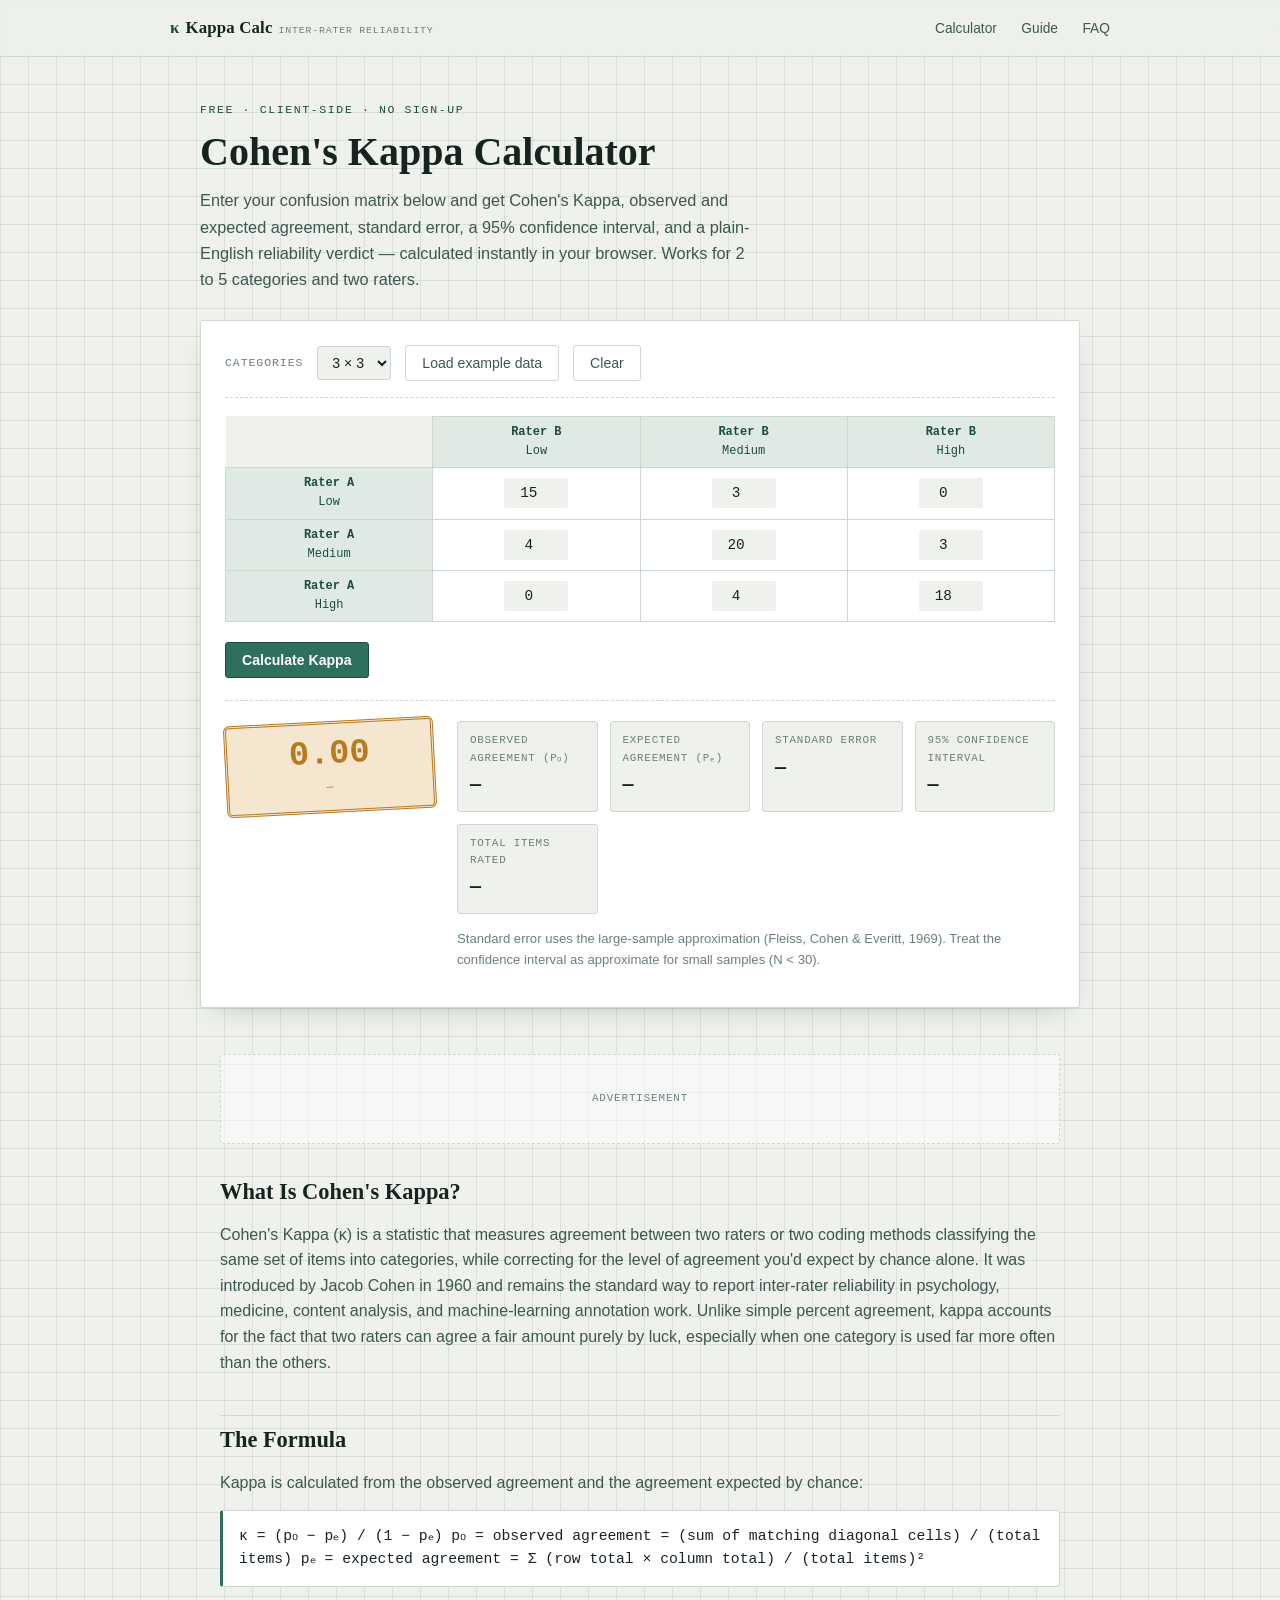
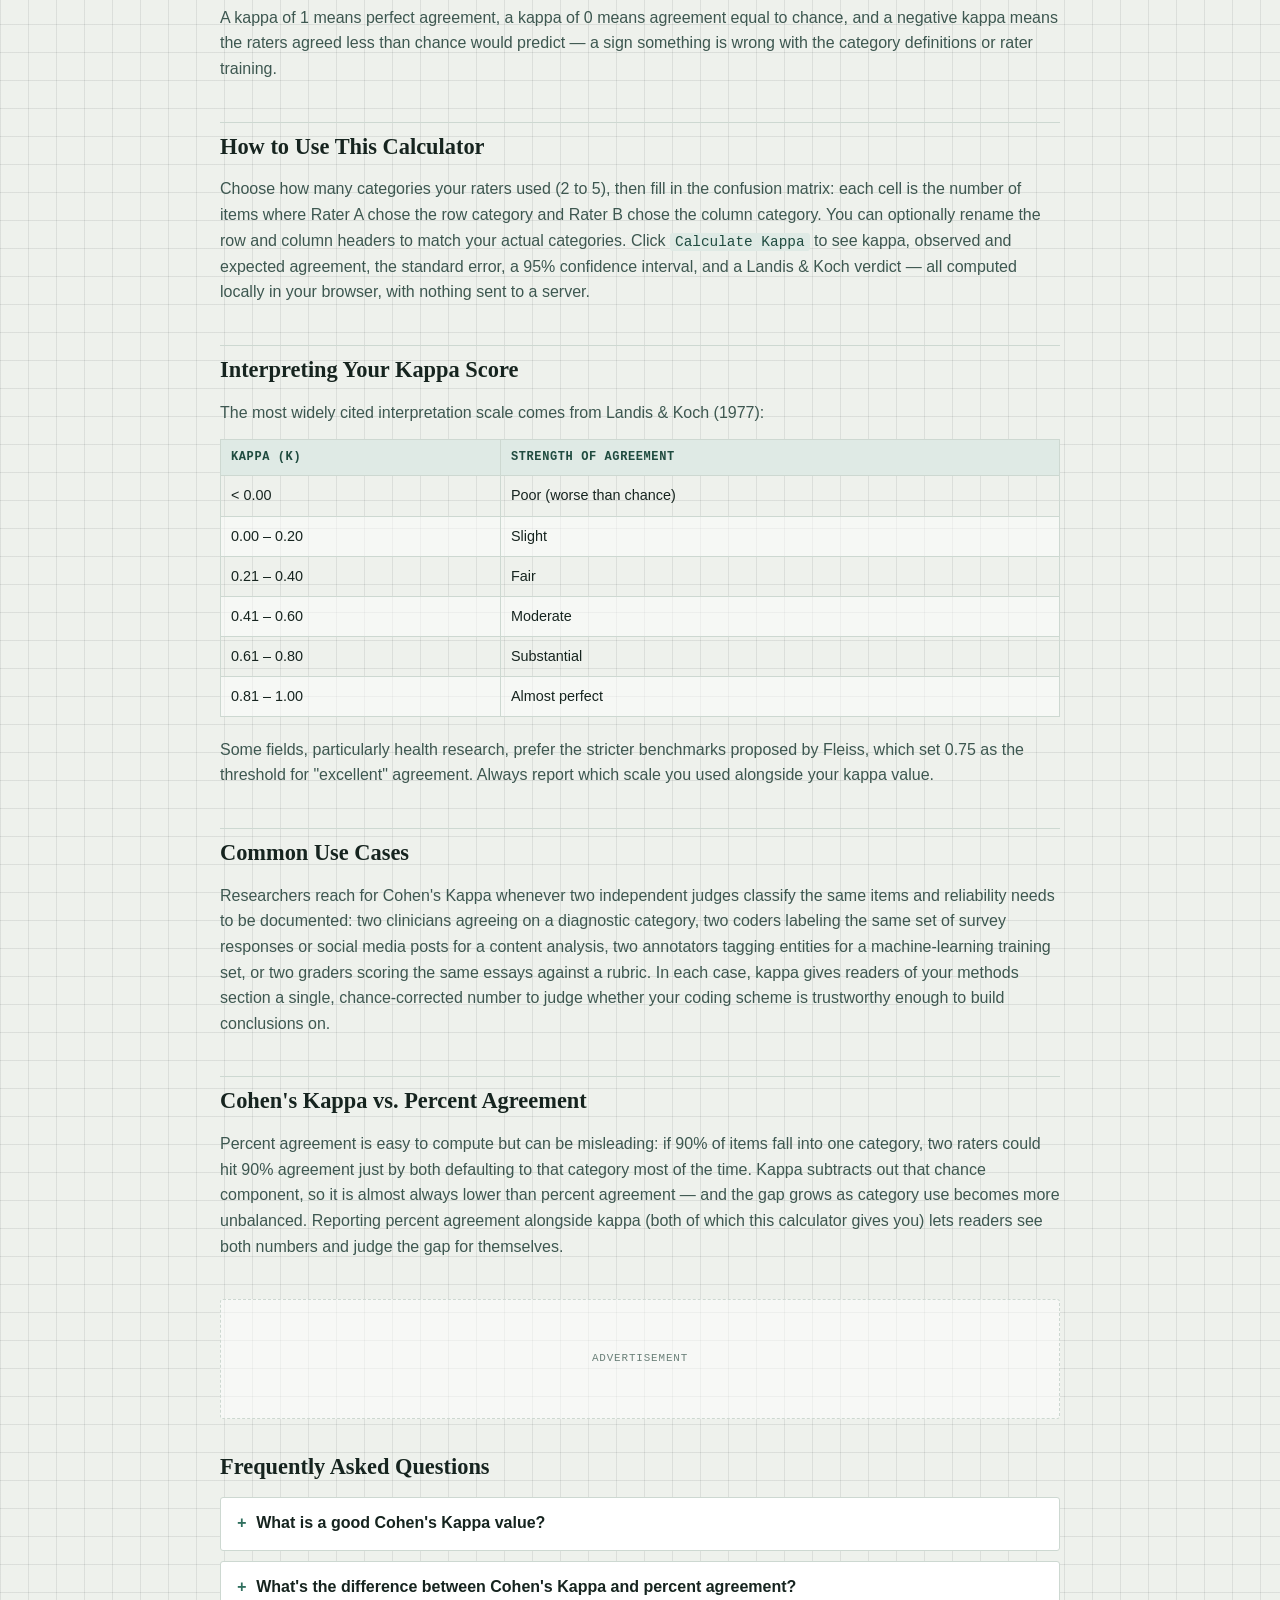
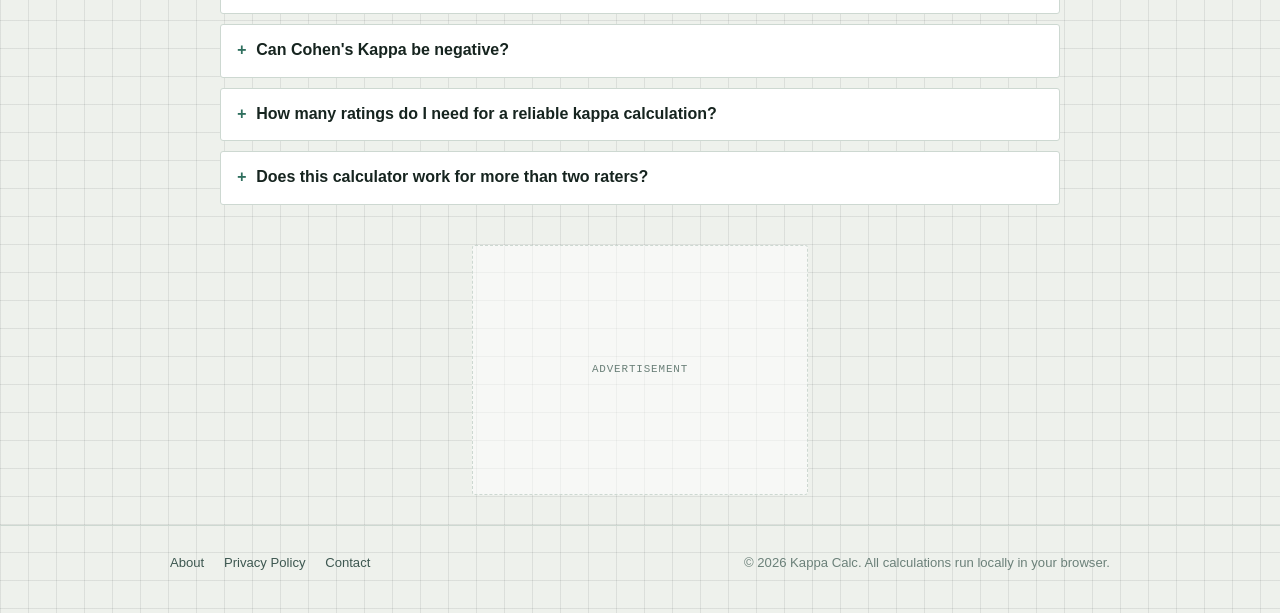
==== index.html @ 545c9989 "Add files via upload" ====
<!DOCTYPE html>
<html lang="en">
<head>
<meta charset="UTF-8" />
<meta name="viewport" content="width=device-width, initial-scale=1" />
<title>Cohen's Kappa Calculator — Free Inter-Rater Reliability Tool (2–5 Raters, Any Categories)</title>
<meta name="description" content="Calculate Cohen's Kappa instantly from your confusion matrix. Free inter-rater reliability calculator with observed/expected agreement, standard error, 95% CI, and Landis & Koch interpretation — no signup, runs entirely in your browser." />
<meta name="keywords" content="cohen's kappa calculator, inter-rater reliability calculator, kappa statistic calculator, interrater agreement calculator, observed agreement calculator, kappa coefficient online" />
<link rel="canonical" href="https://kappacalc.app/" />
<meta name="robots" content="index, follow" />

<!-- Open Graph / Social -->
<meta property="og:type" content="website" />
<meta property="og:title" content="Cohen's Kappa Calculator — Free Inter-Rater Reliability Tool" />
<meta property="og:description" content="Paste in your confusion matrix and get Cohen's Kappa, standard error, 95% confidence interval, and a plain-English reliability verdict — instantly, in your browser." />
<meta property="og:url" content="https://kappacalc.app/" />
<meta property="og:site_name" content="Kappa Calc" />
<meta name="twitter:card" content="summary" />
<meta name="twitter:title" content="Cohen's Kappa Calculator — Free Inter-Rater Reliability Tool" />
<meta name="twitter:description" content="Free, instant Cohen's Kappa calculator with confidence intervals and Landis & Koch interpretation. No signup, no server round-trip." />

<link rel="icon" href="data:image/svg+xml,%3Csvg xmlns='http://www.w3.org/2000/svg' viewBox='0 0 100 100'%3E%3Crect width='100' height='100' rx='16' fill='%232f6f5e'/%3E%3Ctext x='50' y='68' font-size='58' font-family='Georgia,serif' fill='%23eef1ec' text-anchor='middle'%3Eκ%3C/text%3E%3C/svg%3E" />
<link rel="stylesheet" href="styles.css" />

<!-- JSON-LD: WebApplication -->
<script type="application/ld+json">
{
  "@context": "https://schema.org",
  "@type": "WebApplication",
  "name": "Cohen's Kappa Calculator",
  "url": "https://kappacalc.app/",
  "applicationCategory": "UtilitiesApplication",
  "operatingSystem": "Any (browser-based)",
  "offers": { "@type": "Offer", "price": "0", "priceCurrency": "USD" },
  "description": "A free browser-based calculator for Cohen's Kappa inter-rater reliability, supporting 2 to 5 categories, with standard error, 95% confidence interval, and Landis & Koch interpretation."
}
</script>
<!-- JSON-LD: FAQPage -->
<script type="application/ld+json">
{
  "@context": "https://schema.org",
  "@type": "FAQPage",
  "mainEntity": [
    {
      "@type": "Question",
      "name": "What is a good Cohen's Kappa value?",
      "acceptedAnswer": {
        "@type": "Answer",
        "text": "Under the commonly cited Landis & Koch (1977) benchmarks, values from 0.61 to 0.80 indicate substantial agreement and 0.81 to 1.00 indicate almost perfect agreement. Many journals in health and social science research treat 0.60 or higher as an acceptable threshold for publication, but the right cutoff depends on your field and the stakes of the classification task."
      }
    },
    {
      "@type": "Question",
      "name": "What is the difference between Cohen's Kappa and percent agreement?",
      "acceptedAnswer": {
        "@type": "Answer",
        "text": "Percent agreement (observed agreement) simply counts how often two raters agree, ignoring the possibility that some of that agreement happened by chance. Cohen's Kappa corrects for chance agreement based on how often each category is used, which is why kappa is almost always lower than raw percent agreement, sometimes substantially so."
      }
    },
    {
      "@type": "Question",
      "name": "Can Cohen's Kappa be negative?",
      "acceptedAnswer": {
        "@type": "Answer",
        "text": "Yes. A kappa near zero means agreement is no better than chance, and a negative kappa means agreement is worse than chance, which can happen with small samples, unbalanced category use, or raters who are systematically working from different definitions."
      }
    },
    {
      "@type": "Question",
      "name": "How many ratings do I need for a reliable kappa calculation?",
      "acceptedAnswer": {
        "@type": "Answer",
        "text": "There is no universal minimum, but kappa is unstable with very small samples or when one category dominates the data. Many methodologists suggest at least 30 to 50 paired ratings per category before treating a kappa estimate as stable, and reporting a confidence interval alongside kappa becomes especially important with smaller samples."
      }
    },
    {
      "@type": "Question",
      "name": "Does this calculator work for more than two raters?",
      "acceptedAnswer": {
        "@type": "Answer",
        "text": "This tool computes Cohen's Kappa, which is defined for exactly two raters. If you have three or more raters, you need Fleiss' Kappa instead, which generalizes the chance-correction to any number of coders."
      }
    }
  ]
}
</script>
</head>
<body>

<header class="site-nav">
  <div class="wrap">
    <a href="/" class="wordmark"><span class="kap">κ</span> Kappa Calc <small>INTER-RATER RELIABILITY</small></a>
    <nav>
      <a href="#calculator">Calculator</a>
      <a href="#guide">Guide</a>
      <a href="#faq">FAQ</a>
    </nav>
  </div>
</header>

<main>
  <section class="hero wrap" id="calculator">
    <p class="eyebrow">Free &middot; Client-side &middot; No sign-up</p>
    <h1>Cohen's Kappa Calculator</h1>
    <p class="lede">
      Enter your confusion matrix below and get Cohen's Kappa, observed and expected agreement,
      standard error, a 95% confidence interval, and a plain-English reliability verdict —
      calculated instantly in your browser. Works for 2 to 5 categories and two raters.
    </p>

    <div class="calc-card">
      <div class="calc-toolbar">
        <span class="field-label">Categories</span>
        <select id="matrixSize" class="select" aria-label="Number of categories">
          <option value="2">2 × 2</option>
          <option value="3" selected>3 × 3</option>
          <option value="4">4 × 4</option>
          <option value="5">5 × 5</option>
        </select>
        <button type="button" id="loadExample" class="btn ghost">Load example data</button>
        <button type="button" id="resetMatrix" class="btn ghost">Clear</button>
      </div>

      <div class="matrix-scroll">
        <table class="matrix" id="matrixTable">
          <caption>Rows = Rater A's categories. Columns = Rater B's categories. Cell values are the count of items both raters placed in that combination.</caption>
        </table>
      </div>

      <div class="calc-actions">
        <button type="button" id="computeBtn" class="btn">Calculate Kappa</button>
      </div>

      <div class="results" id="results" hidden>
        <div class="stamp" id="stamp">
          <div class="stamp-kappa" id="stampKappa">0.00</div>
          <div class="stamp-label" id="stampLabel">—</div>
        </div>
        <div>
          <div class="stat-grid">
            <div class="stat">
              <div class="stat-label">Observed agreement (p₀)</div>
              <div class="stat-value" id="statPo">—</div>
            </div>
            <div class="stat">
              <div class="stat-label">Expected agreement (pₑ)</div>
              <div class="stat-value" id="statPe">—</div>
            </div>
            <div class="stat">
              <div class="stat-label">Standard error</div>
              <div class="stat-value" id="statSe">—</div>
            </div>
            <div class="stat">
              <div class="stat-label">95% confidence interval</div>
              <div class="stat-value" id="statCi">—</div>
            </div>
            <div class="stat">
              <div class="stat-label">Total items rated</div>
              <div class="stat-value" id="statN">—</div>
            </div>
          </div>
          <p class="calc-note">Standard error uses the large-sample approximation (Fleiss, Cohen & Everitt, 1969). Treat the confidence interval as approximate for small samples (N &lt; 30).</p>
        </div>
      </div>
    </div>
  </section>

  <div class="ad-slot ad-leaderboard" aria-hidden="false">
    <div class="ad-inner">
      <!-- AdSense ad unit goes here, e.g.:
      <ins class="adsbygoogle" style="display:block" data-ad-client="ca-pub-XXXXXXXXXXXXXXXX"
           data-ad-slot="XXXXXXXXXX" data-ad-format="auto" data-full-width-responsive="true"></ins>
      <script>(adsbygoogle = window.adsbygoogle || []).push({});</script>
      -->
      Advertisement
    </div>
  </div>

  <article class="content" id="guide">
    <h2>What Is Cohen's Kappa?</h2>
    <p>
      Cohen's Kappa (κ) is a statistic that measures agreement between two raters or two coding
      methods classifying the same set of items into categories, while correcting for the level
      of agreement you'd expect by chance alone. It was introduced by Jacob Cohen in 1960 and
      remains the standard way to report inter-rater reliability in psychology, medicine,
      content analysis, and machine-learning annotation work. Unlike simple percent agreement,
      kappa accounts for the fact that two raters can agree a fair amount purely by luck,
      especially when one category is used far more often than the others.
    </p>

    <h2>The Formula</h2>
    <p>Kappa is calculated from the observed agreement and the agreement expected by chance:</p>
    <div class="formula">
κ = (p₀ − pₑ) / (1 − pₑ)

p₀ = observed agreement = (sum of matching diagonal cells) / (total items)
pₑ = expected agreement = Σ (row total × column total) / (total items)²
    </div>
    <p>
      A kappa of 1 means perfect agreement, a kappa of 0 means agreement equal to chance, and a
      negative kappa means the raters agreed less than chance would predict — a sign something
      is wrong with the category definitions or rater training.
    </p>

    <h2>How to Use This Calculator</h2>
    <p>
      Choose how many categories your raters used (2 to 5), then fill in the confusion matrix:
      each cell is the number of items where Rater A chose the row category and Rater B chose the
      column category. You can optionally rename the row and column headers to match your actual
      categories. Click <code>Calculate Kappa</code> to see kappa, observed and expected
      agreement, the standard error, a 95% confidence interval, and a Landis &amp; Koch verdict —
      all computed locally in your browser, with nothing sent to a server.
    </p>

    <h2>Interpreting Your Kappa Score</h2>
    <p>The most widely cited interpretation scale comes from Landis &amp; Koch (1977):</p>
    <table class="ref">
      <thead>
        <tr><th>Kappa (κ)</th><th>Strength of agreement</th></tr>
      </thead>
      <tbody>
        <tr><td>&lt; 0.00</td><td>Poor (worse than chance)</td></tr>
        <tr><td>0.00 – 0.20</td><td>Slight</td></tr>
        <tr><td>0.21 – 0.40</td><td>Fair</td></tr>
        <tr><td>0.41 – 0.60</td><td>Moderate</td></tr>
        <tr><td>0.61 – 0.80</td><td>Substantial</td></tr>
        <tr><td>0.81 – 1.00</td><td>Almost perfect</td></tr>
      </tbody>
    </table>
    <p>
      Some fields, particularly health research, prefer the stricter benchmarks proposed by
      Fleiss, which set 0.75 as the threshold for "excellent" agreement. Always report which
      scale you used alongside your kappa value.
    </p>

    <h2>Common Use Cases</h2>
    <p>
      Researchers reach for Cohen's Kappa whenever two independent judges classify the same
      items and reliability needs to be documented: two clinicians agreeing on a diagnostic
      category, two coders labeling the same set of survey responses or social media posts for a
      content analysis, two annotators tagging entities for a machine-learning training set, or
      two graders scoring the same essays against a rubric. In each case, kappa gives readers of
      your methods section a single, chance-corrected number to judge whether your coding scheme
      is trustworthy enough to build conclusions on.
    </p>

    <h2>Cohen's Kappa vs. Percent Agreement</h2>
    <p>
      Percent agreement is easy to compute but can be misleading: if 90% of items fall into one
      category, two raters could hit 90% agreement just by both defaulting to that category most
      of the time. Kappa subtracts out that chance component, so it is almost always lower than
      percent agreement — and the gap grows as category use becomes more unbalanced. Reporting
      percent agreement alongside kappa (both of which this calculator gives you) lets readers
      see both numbers and judge the gap for themselves.
    </p>
  </article>

  <div class="ad-slot ad-infeed" aria-hidden="false">
    <div class="ad-inner">Advertisement</div>
  </div>

  <article class="content" id="faq">
    <h2>Frequently Asked Questions</h2>

    <details class="faq">
      <summary>What is a good Cohen's Kappa value?</summary>
      <p>Under the Landis &amp; Koch benchmarks, 0.61–0.80 is substantial agreement and 0.81–1.00
      is almost perfect. Many journals treat 0.60 as a practical minimum for publication, but the
      right threshold depends on your field and how much is riding on the classification.</p>
    </details>

    <details class="faq">
      <summary>What's the difference between Cohen's Kappa and percent agreement?</summary>
      <p>Percent agreement just counts matches. Kappa subtracts out the agreement you'd expect by
      chance given how often each category is used, so it's a stricter, more honest number —
      and it's almost always lower than raw percent agreement.</p>
    </details>

    <details class="faq">
      <summary>Can Cohen's Kappa be negative?</summary>
      <p>Yes. A kappa near zero means the raters did no better than chance, and a negative kappa
      means they did worse than chance — often a sign of unclear category definitions or
      inconsistent rater training.</p>
    </details>

    <details class="faq">
      <summary>How many ratings do I need for a reliable kappa calculation?</summary>
      <p>There's no strict cutoff, but kappa gets unstable with very small samples or heavily
      skewed category use. As a rule of thumb, aim for at least 30–50 paired ratings before
      treating your estimate as stable, and always report the confidence interval.</p>
    </details>

    <details class="faq">
      <summary>Does this calculator work for more than two raters?</summary>
      <p>No — Cohen's Kappa is defined for exactly two raters. For three or more raters, you need
      Fleiss' Kappa, which generalizes the same chance-correction idea to any number of coders.</p>
    </details>
  </article>

  <div class="ad-slot ad-rectangle" aria-hidden="false">
    <div class="ad-inner">Advertisement</div>
  </div>
</main>

<footer class="site-footer">
  <div class="wrap">
    <div>
      <a href="/about.html">About</a>
      <a href="/privacy.html">Privacy Policy</a>
      <a href="/contact.html">Contact</a>
    </div>
    <div>&copy; <span id="year"></span> Kappa Calc. All calculations run locally in your browser.</div>
  </div>
</footer>

<script>
(function () {
  document.getElementById('year').textContent = new Date().getFullYear();

  var sizeSelect = document.getElementById('matrixSize');
  var table = document.getElementById('matrixTable');
  var resultsBox = document.getElementById('results');

  var EXAMPLES = {
    2: { labels: ['Present', 'Absent'], data: [[25, 5], [4, 30]] },
    3: { labels: ['Low', 'Medium', 'High'], data: [[15, 3, 0], [4, 20, 3], [0, 4, 18]] },
    4: { labels: ['A', 'B', 'C', 'D'], data: [[10,1,0,0],[2,12,2,0],[0,3,14,1],[0,0,2,11]] },
    5: { labels: ['1','2','3','4','5'], data: [[8,1,0,0,0],[1,9,1,0,0],[0,2,10,1,0],[0,0,1,9,1],[0,0,0,1,8]] }
  };

  function buildTable(n, prefill) {
    var labels = (prefill && prefill.labels) || defaultLabels(n);
    var data = (prefill && prefill.data) || zeros(n);

    var html = '<thead><tr><th class="corner"></th>';
    for (var c = 0; c < n; c++) {
      html += '<th>Rater B<br><input type="text" data-col="' + c + '" value="' + escapeAttr(labels[c]) + '" aria-label="Column category ' + (c+1) + ' name"></th>';
    }
    html += '</tr></thead><tbody>';
    for (var r = 0; r < n; r++) {
      html += '<tr><th class="row-head">Rater A<br><input type="text" data-row="' + r + '" value="' + escapeAttr(labels[r]) + '" aria-label="Row category ' + (r+1) + ' name"></th>';
      for (var c2 = 0; c2 < n; c2++) {
        html += '<td><input type="number" min="0" step="1" data-r="' + r + '" data-c="' + c2 + '" value="' + (data[r] && data[r][c2] != null ? data[r][c2] : 0) + '" aria-label="Count row ' + (r+1) + ' column ' + (c2+1) + '"></td>';
      }
      html += '</tr>';
    }
    html += '</tbody>';
    table.innerHTML = html;
    resultsBox.hidden = true;
  }

  function defaultLabels(n) {
    var out = [];
    for (var i = 0; i < n; i++) out.push('Cat ' + (i + 1));
    return out;
  }
  function zeros(n) {
    var out = [];
    for (var i = 0; i < n; i++) out.push(new Array(n).fill(0));
    return out;
  }
  function escapeAttr(s) {
    return String(s).replace(/&/g, '&amp;').replace(/"/g, '&quot;');
  }

  function readMatrix() {
    var n = parseInt(sizeSelect.value, 10);
    var m = zeros(n);
    var inputs = table.querySelectorAll('input[type="number"]');
    inputs.forEach(function (inp) {
      var r = parseInt(inp.getAttribute('data-r'), 10);
      var c = parseInt(inp.getAttribute('data-c'), 10);
      var v = parseFloat(inp.value);
      m[r][c] = isNaN(v) || v < 0 ? 0 : v;
    });
    return m;
  }

  function computeKappa(m) {
    var n = m.length;
    var total = 0;
    for (var r = 0; r < n; r++) for (var c = 0; c < n; c++) total += m[r][c];
    if (total <= 0) return null;

    var rowSums = new Array(n).fill(0);
    var colSums = new Array(n).fill(0);
    var agree = 0;
    for (r = 0; r < n; r++) {
      for (c = 0; c < n; c++) {
        rowSums[r] += m[r][c];
        colSums[c] += m[r][c];
        if (r === c) agree += m[r][c];
      }
    }

    var po = agree / total;
    var pe = 0;
    for (var i = 0; i < n; i++) pe += (rowSums[i] * colSums[i]) / (total * total);

    var kappa = pe === 1 ? 0 : (po - pe) / (1 - pe);

    // Large-sample standard error approximation (Fleiss, Cohen & Everitt, 1969)
    var se = Math.sqrt((po * (1 - po)) / (total * Math.pow(1 - pe, 2)));
    var ciLow = kappa - 1.96 * se;
    var ciHigh = kappa + 1.96 * se;

    return { n: total, po: po, pe: pe, kappa: kappa, se: se, ciLow: ciLow, ciHigh: ciHigh };
  }

  function interpret(k) {
    if (k < 0) return 'Poor';
    if (k <= 0.20) return 'Slight';
    if (k <= 0.40) return 'Fair';
    if (k <= 0.60) return 'Moderate';
    if (k <= 0.80) return 'Substantial';
    return 'Almost Perfect';
  }

  function render(stats) {
    document.getElementById('statPo').textContent = (stats.po * 100).toFixed(1) + '%';
    document.getElementById('statPe').textContent = (stats.pe * 100).toFixed(1) + '%';
    document.getElementById('statSe').textContent = isFinite(stats.se) ? stats.se.toFixed(4) : '—';
    document.getElementById('statCi').textContent = isFinite(stats.se)
      ? '[' + stats.ciLow.toFixed(3) + ', ' + stats.ciHigh.toFixed(3) + ']'
      : '—';
    document.getElementById('statN').textContent = stats.n;
    document.getElementById('stampKappa').textContent = stats.kappa.toFixed(3);
    document.getElementById('stampLabel').textContent = interpret(stats.kappa) + ' Agreement';
    resultsBox.hidden = false;
    resultsBox.scrollIntoView({ behavior: 'smooth', block: 'nearest' });
  }

  document.getElementById('computeBtn').addEventListener('click', function () {
    var m = readMatrix();
    var stats = computeKappa(m);
    if (!stats) {
      alert('Enter at least one rated item before calculating.');
      return;
    }
    render(stats);
  });

  document.getElementById('loadExample').addEventListener('click', function () {
    var n = parseInt(sizeSelect.value, 10);
    buildTable(n, EXAMPLES[n]);
  });

  document.getElementById('resetMatrix').addEventListener('click', function () {
    var n = parseInt(sizeSelect.value, 10);
    buildTable(n);
  });

  sizeSelect.addEventListener('change', function () {
    buildTable(parseInt(sizeSelect.value, 10));
  });

  // init
  buildTable(3, EXAMPLES[3]);
})();
</script>
</body>
</html>
---- styles.css ----
/* ==========================================================================
   Kappa Ledger — design tokens
   A research-notebook aesthetic: graph-paper texture, ink-green + mustard
   accents, serif headings, monospace data. Built for a statistics utility,
   not a generic SaaS landing page.
   ========================================================================== */

:root {
  --paper: #eef1ec;
  --paper-line: rgba(27, 42, 40, 0.09);
  --surface: #ffffff;
  --ink: #16241f;
  --ink-soft: #3d5750;
  --ink-faint: #6b8079;
  --accent: #2f6f5e;
  --accent-deep: #1f4b3f;
  --accent-soft: #dfeae5;
  --stamp: #b9791f;
  --stamp-soft: #f4e6cf;
  --border: #cdd8d1;
  --danger: #a8442f;

  --font-display: Iowan Old Style, Palatino Linotype, Palatino, Georgia, "Times New Roman", serif;
  --font-body: -apple-system, BlinkMacSystemFont, "Segoe UI", Roboto, Helvetica, Arial, sans-serif;
  --font-mono: "IBM Plex Mono", ui-monospace, SFMono-Regular, Menlo, Consolas, "Liberation Mono", monospace;

  --radius: 3px;
  --max-w: 880px;
}

* { box-sizing: border-box; }
html { -webkit-text-size-adjust: 100%; }

body {
  margin: 0;
  background: var(--paper);
  background-image:
    linear-gradient(var(--paper-line) 1px, transparent 1px),
    linear-gradient(90deg, var(--paper-line) 1px, transparent 1px);
  background-size: 28px 28px;
  color: var(--ink);
  font-family: var(--font-body);
  line-height: 1.6;
  -webkit-font-smoothing: antialiased;
}

a { color: var(--accent-deep); }
a:hover { color: var(--stamp); }

img, svg { max-width: 100%; display: block; }

.wrap {
  max-width: var(--max-w);
  margin: 0 auto;
  padding: 0 20px;
}

/* ---------- Nav ---------- */
.site-nav {
  border-bottom: 1px solid var(--border);
  background: rgba(238, 241, 236, 0.86);
  backdrop-filter: saturate(140%) blur(6px);
  position: sticky;
  top: 0;
  z-index: 20;
}
.site-nav .wrap {
  display: flex;
  align-items: center;
  justify-content: space-between;
  height: 56px;
  max-width: 980px;
}
.wordmark {
  font-family: var(--font-display);
  font-weight: 700;
  font-size: 1.05rem;
  letter-spacing: 0.01em;
  color: var(--ink);
  text-decoration: none;
  display: flex;
  align-items: baseline;
  gap: 6px;
}
.wordmark .kap { color: var(--accent-deep); }
.wordmark small {
  font-family: var(--font-mono);
  font-size: 0.62rem;
  font-weight: 500;
  color: var(--ink-faint);
  letter-spacing: 0.08em;
}
.site-nav nav a {
  font-size: 0.86rem;
  color: var(--ink-soft);
  text-decoration: none;
  margin-left: 20px;
}
.site-nav nav a:hover { color: var(--accent-deep); }

/* ---------- Hero / tool ---------- */
.hero {
  padding: 44px 0 8px;
}
.eyebrow {
  font-family: var(--font-mono);
  font-size: 0.72rem;
  letter-spacing: 0.14em;
  text-transform: uppercase;
  color: var(--accent-deep);
  margin: 0 0 10px;
}
h1 {
  font-family: var(--font-display);
  font-weight: 700;
  font-size: clamp(1.7rem, 4.4vw, 2.5rem);
  line-height: 1.15;
  margin: 0 0 12px;
  color: var(--ink);
}
.lede {
  font-size: 1.02rem;
  color: var(--ink-soft);
  max-width: 62ch;
  margin: 0 0 28px;
}

/* ---------- Calculator card ---------- */
.calc-card {
  background: var(--surface);
  border: 1px solid var(--border);
  border-radius: var(--radius);
  box-shadow: 0 1px 0 rgba(22, 36, 31, 0.03), 0 10px 30px -18px rgba(22, 36, 31, 0.35);
  padding: 24px;
  margin-bottom: 8px;
}
.calc-toolbar {
  display: flex;
  flex-wrap: wrap;
  align-items: center;
  gap: 14px;
  margin-bottom: 18px;
  padding-bottom: 16px;
  border-bottom: 1px dashed var(--border);
}
.calc-toolbar .field-label {
  font-family: var(--font-mono);
  font-size: 0.72rem;
  text-transform: uppercase;
  letter-spacing: 0.08em;
  color: var(--ink-faint);
}
.select, .btn {
  font-family: var(--font-body);
  font-size: 0.88rem;
}
.select {
  padding: 7px 10px;
  border: 1px solid var(--border);
  border-radius: var(--radius);
  background: var(--paper);
  color: var(--ink);
}
.btn {
  cursor: pointer;
  border: 1px solid var(--accent-deep);
  background: var(--accent);
  color: #fff;
  padding: 9px 16px;
  border-radius: var(--radius);
  font-weight: 600;
  transition: background 0.15s ease, transform 0.05s ease;
}
.btn:hover { background: var(--accent-deep); }
.btn:active { transform: translateY(1px); }
.btn.ghost {
  background: transparent;
  color: var(--ink-soft);
  border-color: var(--border);
  font-weight: 500;
}
.btn.ghost:hover { color: var(--accent-deep); border-color: var(--accent); background: var(--accent-soft); }

.matrix-scroll { overflow-x: auto; padding-bottom: 4px; }
table.matrix {
  border-collapse: collapse;
  font-family: var(--font-mono);
  font-size: 0.86rem;
  min-width: 100%;
}
table.matrix caption {
  text-align: left;
  font-family: var(--font-body);
  font-size: 0.78rem;
  color: var(--ink-faint);
  margin-bottom: 8px;
}
table.matrix th, table.matrix td {
  border: 1px solid var(--border);
  padding: 6px;
  text-align: center;
}
table.matrix thead th {
  background: var(--accent-soft);
  color: var(--accent-deep);
  font-weight: 600;
  font-size: 0.75rem;
}
table.matrix th.corner { background: var(--paper); border: none; }
table.matrix th.row-head {
  background: var(--accent-soft);
  color: var(--accent-deep);
  font-weight: 600;
  font-size: 0.75rem;
  min-width: 84px;
}
table.matrix input[type="text"] {
  width: 84px;
  border: none;
  background: transparent;
  font-family: var(--font-mono);
  font-size: 0.75rem;
  color: var(--accent-deep);
  text-align: center;
  padding: 2px;
}
table.matrix input[type="number"] {
  width: 64px;
  border: 1px solid transparent;
  background: var(--paper);
  border-radius: 2px;
  font-family: var(--font-mono);
  font-size: 0.9rem;
  text-align: center;
  padding: 6px 2px;
  color: var(--ink);
}
table.matrix input[type="number"]:focus,
table.matrix input[type="text"]:focus {
  outline: 2px solid var(--accent);
  outline-offset: 1px;
  background: #fff;
}

.calc-actions { display: flex; gap: 10px; margin-top: 16px; flex-wrap: wrap; }

/* ---------- Results ---------- */
.results {
  margin-top: 22px;
  padding-top: 20px;
  border-top: 1px dashed var(--border);
  display: grid;
  grid-template-columns: auto 1fr;
  gap: 22px;
  align-items: start;
}
@media (max-width: 620px) {
  .results { grid-template-columns: 1fr; }
}

.stamp {
  border: 3px double var(--stamp);
  color: var(--stamp);
  border-radius: 6px;
  padding: 14px 18px;
  text-align: center;
  transform: rotate(-3deg);
  width: fit-content;
  min-width: 210px;
  background: var(--stamp-soft);
  mix-blend-mode: multiply;
}
.stamp .stamp-kappa {
  font-family: var(--font-mono);
  font-size: 2.1rem;
  font-weight: 700;
  line-height: 1;
}
.stamp .stamp-label {
  font-family: var(--font-mono);
  font-size: 0.72rem;
  letter-spacing: 0.12em;
  text-transform: uppercase;
  margin-top: 6px;
}

.stat-grid {
  display: grid;
  grid-template-columns: repeat(auto-fit, minmax(140px, 1fr));
  gap: 12px;
}
.stat {
  background: var(--paper);
  border: 1px solid var(--border);
  border-radius: var(--radius);
  padding: 10px 12px;
}
.stat .stat-label {
  font-family: var(--font-mono);
  font-size: 0.68rem;
  text-transform: uppercase;
  letter-spacing: 0.07em;
  color: var(--ink-faint);
  margin-bottom: 4px;
}
.stat .stat-value {
  font-family: var(--font-mono);
  font-size: 1.15rem;
  color: var(--ink);
  font-weight: 700;
}

.calc-note {
  font-size: 0.82rem;
  color: var(--ink-faint);
  margin-top: 14px;
}

/* ---------- Ad slots ---------- */
.ad-slot {
  max-width: var(--max-w);
  margin: 30px auto;
  padding: 0 20px;
}
.ad-slot .ad-inner {
  border: 1px dashed var(--border);
  border-radius: var(--radius);
  background: rgba(255, 255, 255, 0.5);
  min-height: 90px;
  display: flex;
  align-items: center;
  justify-content: center;
  color: var(--ink-faint);
  font-family: var(--font-mono);
  font-size: 0.68rem;
  letter-spacing: 0.08em;
  text-transform: uppercase;
}
.ad-slot.ad-leaderboard .ad-inner { min-height: 90px; }
.ad-slot.ad-rectangle .ad-inner { min-height: 250px; max-width: 336px; margin: 0 auto; }
.ad-slot.ad-infeed .ad-inner { min-height: 120px; }

/* ---------- Article content ---------- */
article.content {
  max-width: var(--max-w);
  margin: 10px auto 40px;
  padding: 0 20px;
}
article.content h2 {
  font-family: var(--font-display);
  font-size: 1.4rem;
  color: var(--ink);
  margin: 40px 0 12px;
  padding-top: 6px;
  border-top: 1px solid var(--border);
}
article.content h2:first-child { border-top: none; padding-top: 0; margin-top: 8px; }
article.content h3 {
  font-family: var(--font-body);
  font-size: 1.02rem;
  color: var(--accent-deep);
  margin: 22px 0 8px;
}
article.content p { color: var(--ink-soft); margin: 0 0 14px; }
article.content code {
  font-family: var(--font-mono);
  background: var(--accent-soft);
  color: var(--accent-deep);
  padding: 1px 5px;
  border-radius: 3px;
  font-size: 0.9em;
}
article.content .formula {
  font-family: var(--font-mono);
  background: var(--surface);
  border: 1px solid var(--border);
  border-left: 3px solid var(--accent);
  padding: 14px 16px;
  border-radius: var(--radius);
  margin: 14px 0 18px;
  overflow-x: auto;
  font-size: 0.92rem;
}
article.content table.ref {
  width: 100%;
  border-collapse: collapse;
  margin: 10px 0 20px;
  font-size: 0.9rem;
}
article.content table.ref th, article.content table.ref td {
  border: 1px solid var(--border);
  padding: 8px 10px;
  text-align: left;
}
article.content table.ref th {
  background: var(--accent-soft);
  color: var(--accent-deep);
  font-family: var(--font-mono);
  font-size: 0.75rem;
  text-transform: uppercase;
  letter-spacing: 0.05em;
}
article.content table.ref tr:nth-child(even) td { background: rgba(255,255,255,0.5); }

details.faq {
  border: 1px solid var(--border);
  border-radius: var(--radius);
  background: var(--surface);
  padding: 12px 16px;
  margin-bottom: 10px;
}
details.faq summary {
  cursor: pointer;
  font-weight: 600;
  color: var(--ink);
  list-style: none;
}
details.faq summary::-webkit-details-marker { display: none; }
details.faq summary::before {
  content: "+ ";
  color: var(--accent);
  font-family: var(--font-mono);
}
details.faq[open] summary::before { content: "\2212 "; }
details.faq p { margin-top: 10px; }

/* ---------- Footer ---------- */
footer.site-footer {
  border-top: 1px solid var(--border);
  padding: 26px 0 40px;
  margin-top: 20px;
}
footer.site-footer .wrap {
  max-width: 980px;
  display: flex;
  flex-wrap: wrap;
  justify-content: space-between;
  gap: 12px;
  font-size: 0.82rem;
  color: var(--ink-faint);
}
footer.site-footer a { color: var(--ink-soft); text-decoration: none; margin-right: 16px; }
footer.site-footer a:hover { color: var(--accent-deep); }

/* ---------- Simple pages (about/privacy/contact) ---------- */
.simple-page {
  max-width: 720px;
  margin: 0 auto;
  padding: 48px 20px 60px;
}
.simple-page h1 { margin-bottom: 18px; }
.simple-page p, .simple-page li { color: var(--ink-soft); }
.simple-page h2 {
  font-family: var(--font-display);
  font-size: 1.2rem;
  margin: 28px 0 10px;
}

@media (prefers-reduced-motion: reduce) {
  * { animation: none !important; transition: none !important; }
}

:focus-visible {
  outline: 2px solid var(--accent);
  outline-offset: 2px;
}
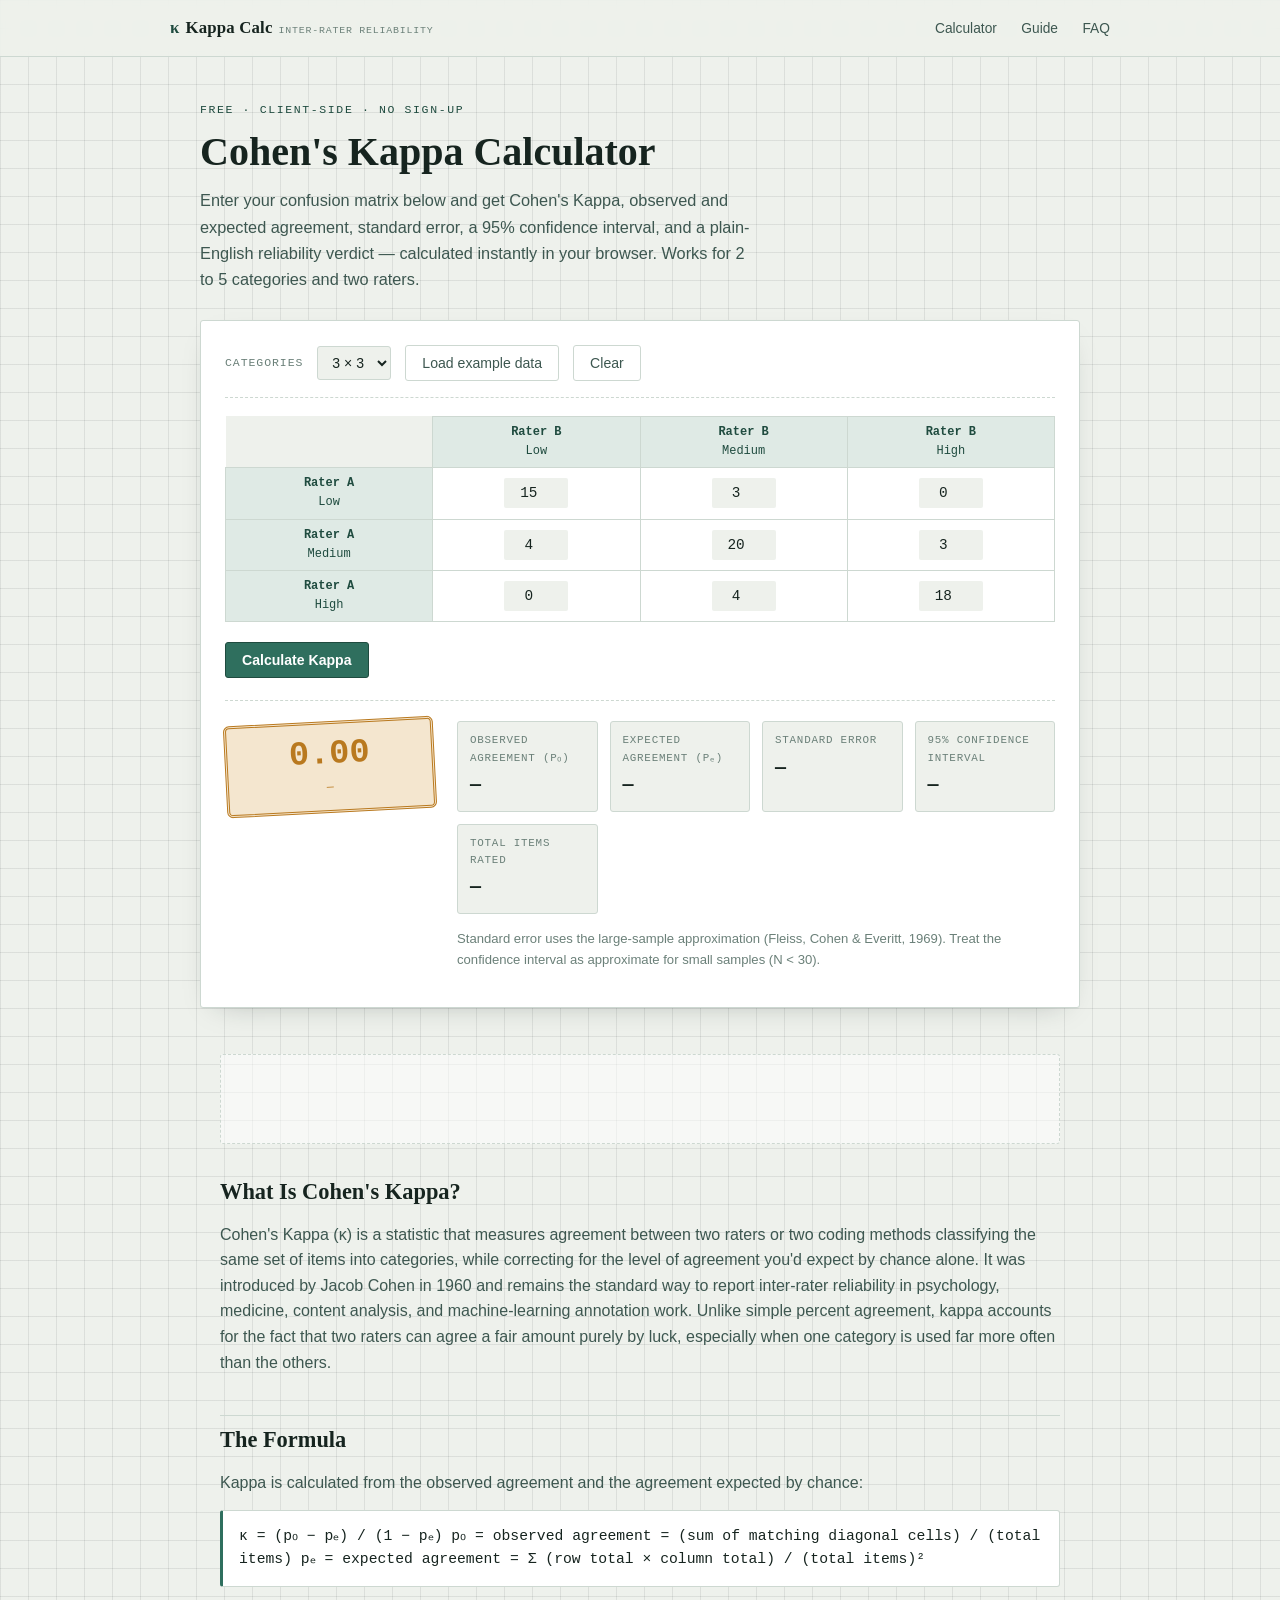
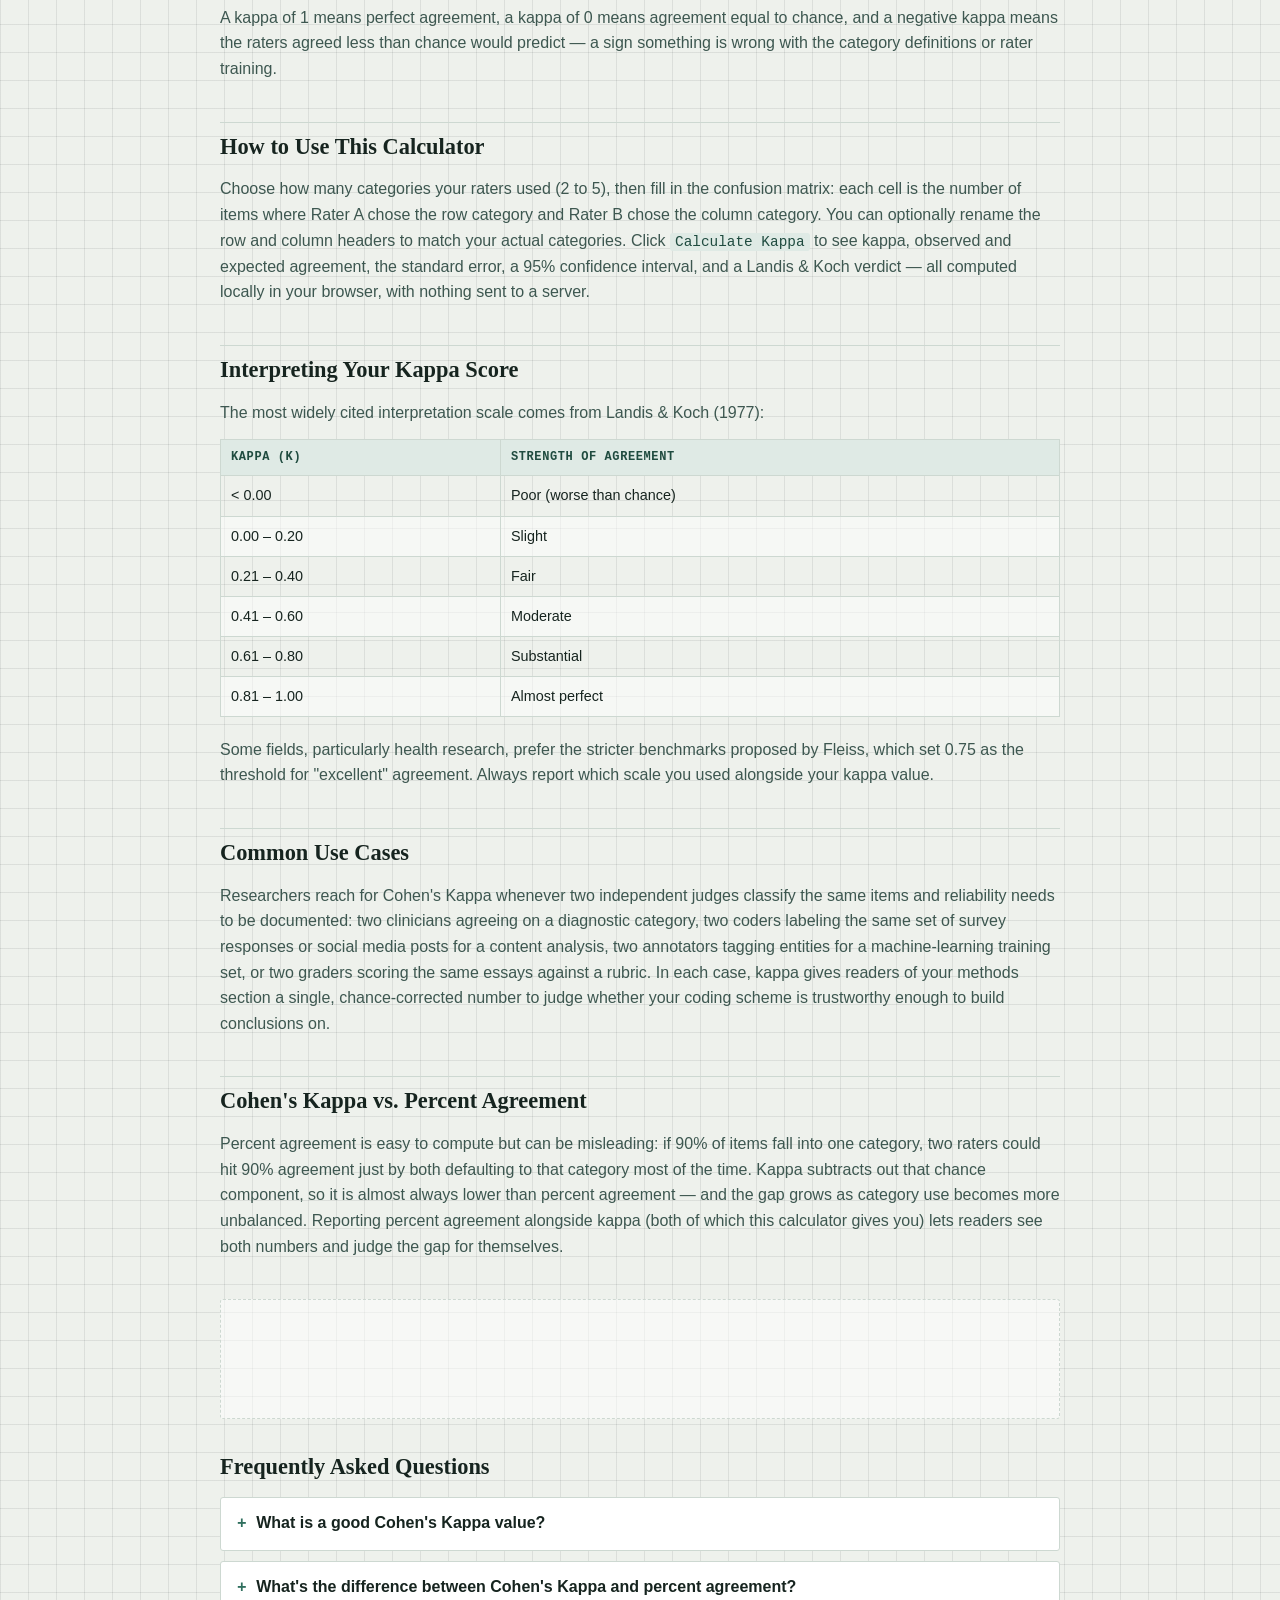
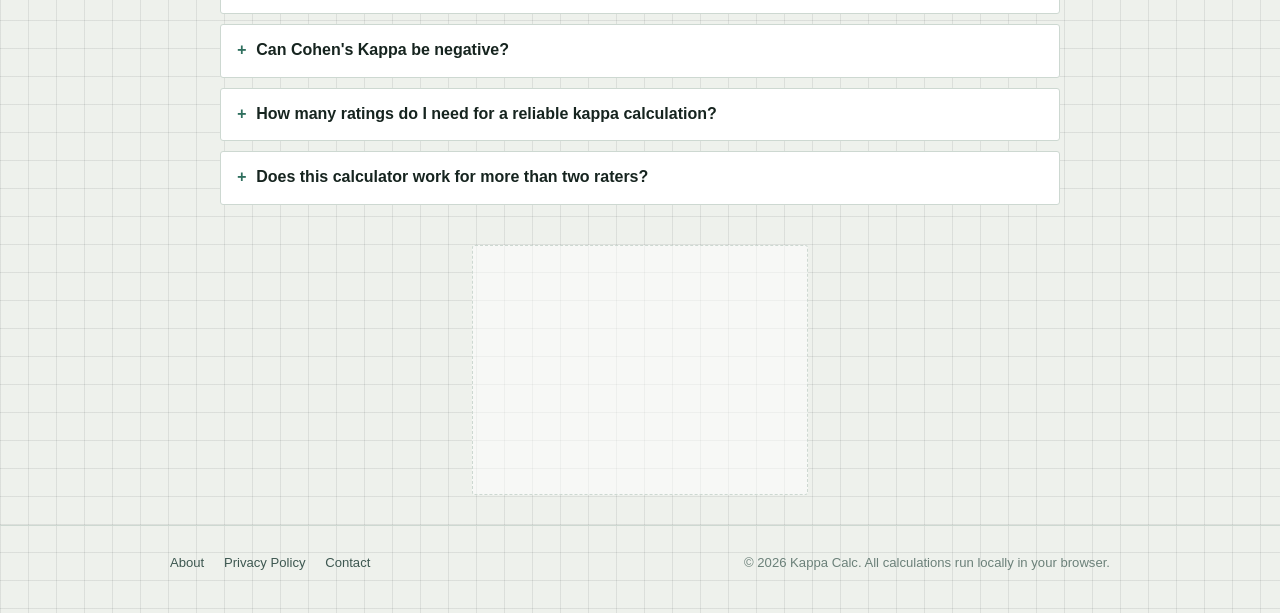
==== commit e33d3492: "Update index.html" ====
--- a/index.html
+++ b/index.html
@@ -21,6 +21,7 @@
 
 <link rel="icon" href="data:image/svg+xml,%3Csvg xmlns='http://www.w3.org/2000/svg' viewBox='0 0 100 100'%3E%3Crect width='100' height='100' rx='16' fill='%232f6f5e'/%3E%3Ctext x='50' y='68' font-size='58' font-family='Georgia,serif' fill='%23eef1ec' text-anchor='middle'%3Eκ%3C/text%3E%3C/svg%3E" />
 <link rel="stylesheet" href="styles.css" />
+<script async src="https://pagead2.googlesyndication.com/pagead/js/adsbygoogle.js?client=ca-pub-2006445566626425" crossorigin="anonymous"></script>
 
 <!-- JSON-LD: WebApplication -->
 <script type="application/ld+json">
@@ -167,12 +168,10 @@
 
   <div class="ad-slot ad-leaderboard" aria-hidden="false">
     <div class="ad-inner">
-      <!-- AdSense ad unit goes here, e.g.:
-      <ins class="adsbygoogle" style="display:block" data-ad-client="ca-pub-XXXXXXXXXXXXXXXX"
+      <!-- TODO: replace data-ad-slot="XXXXXXXXXX" with your real leaderboard ad unit ID from AdSense -->
+      <ins class="adsbygoogle" style="display:block" data-ad-client="ca-pub-2006445566626425"
            data-ad-slot="XXXXXXXXXX" data-ad-format="auto" data-full-width-responsive="true"></ins>
       <script>(adsbygoogle = window.adsbygoogle || []).push({});</script>
-      -->
-      Advertisement
     </div>
   </div>
 
@@ -256,7 +255,12 @@
   </article>
 
   <div class="ad-slot ad-infeed" aria-hidden="false">
-    <div class="ad-inner">Advertisement</div>
+    <div class="ad-inner">
+      <!-- TODO: replace data-ad-slot="XXXXXXXXXX" with your real in-feed ad unit ID from AdSense -->
+      <ins class="adsbygoogle" style="display:block" data-ad-client="ca-pub-2006445566626425"
+           data-ad-slot="XXXXXXXXXX" data-ad-format="fluid" data-ad-layout="in-article" data-full-width-responsive="true"></ins>
+      <script>(adsbygoogle = window.adsbygoogle || []).push({});</script>
+    </div>
   </div>
 
   <article class="content" id="faq">
@@ -298,7 +302,12 @@
   </article>
 
   <div class="ad-slot ad-rectangle" aria-hidden="false">
-    <div class="ad-inner">Advertisement</div>
+    <div class="ad-inner">
+      <!-- TODO: replace data-ad-slot="XXXXXXXXXX" with your real rectangle ad unit ID from AdSense -->
+      <ins class="adsbygoogle" style="display:block" data-ad-client="ca-pub-2006445566626425"
+           data-ad-slot="XXXXXXXXXX" data-ad-format="rectangle" data-full-width-responsive="true"></ins>
+      <script>(adsbygoogle = window.adsbygoogle || []).push({});</script>
+    </div>
   </div>
 </main>
 
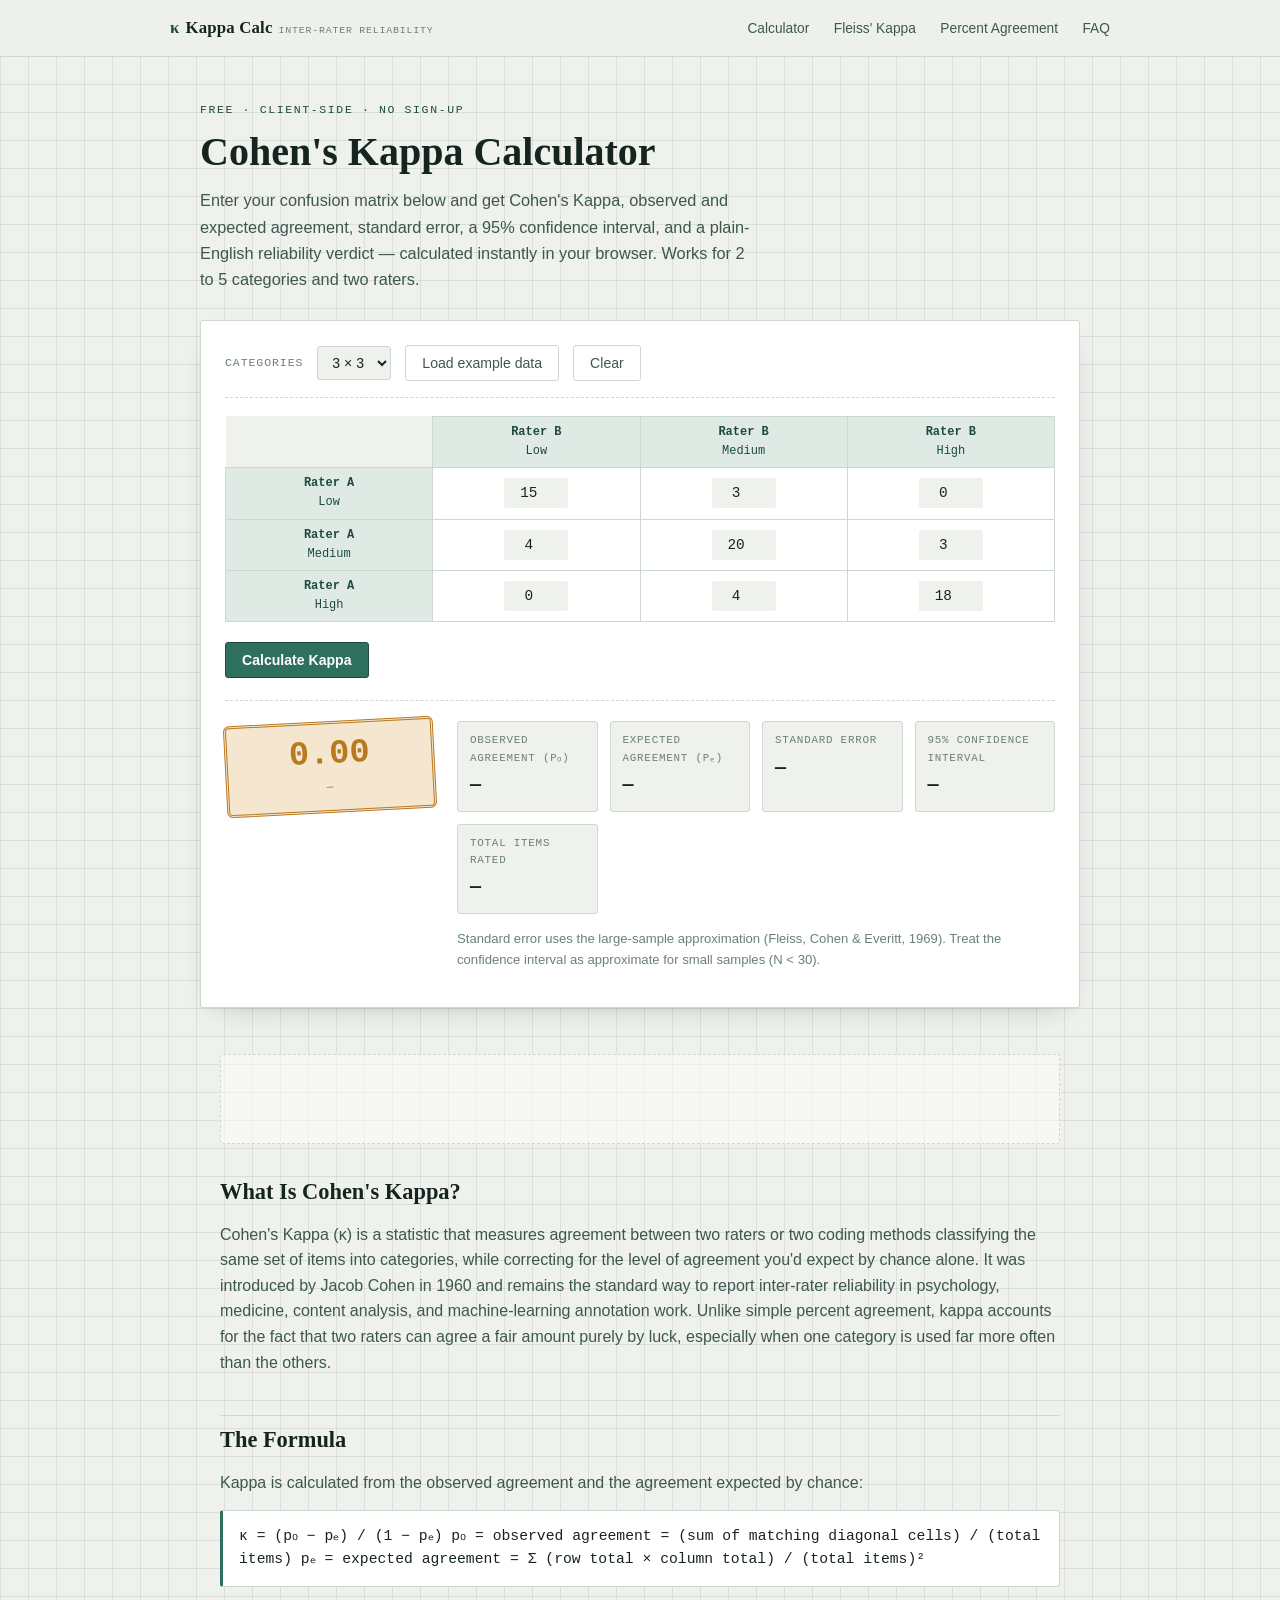
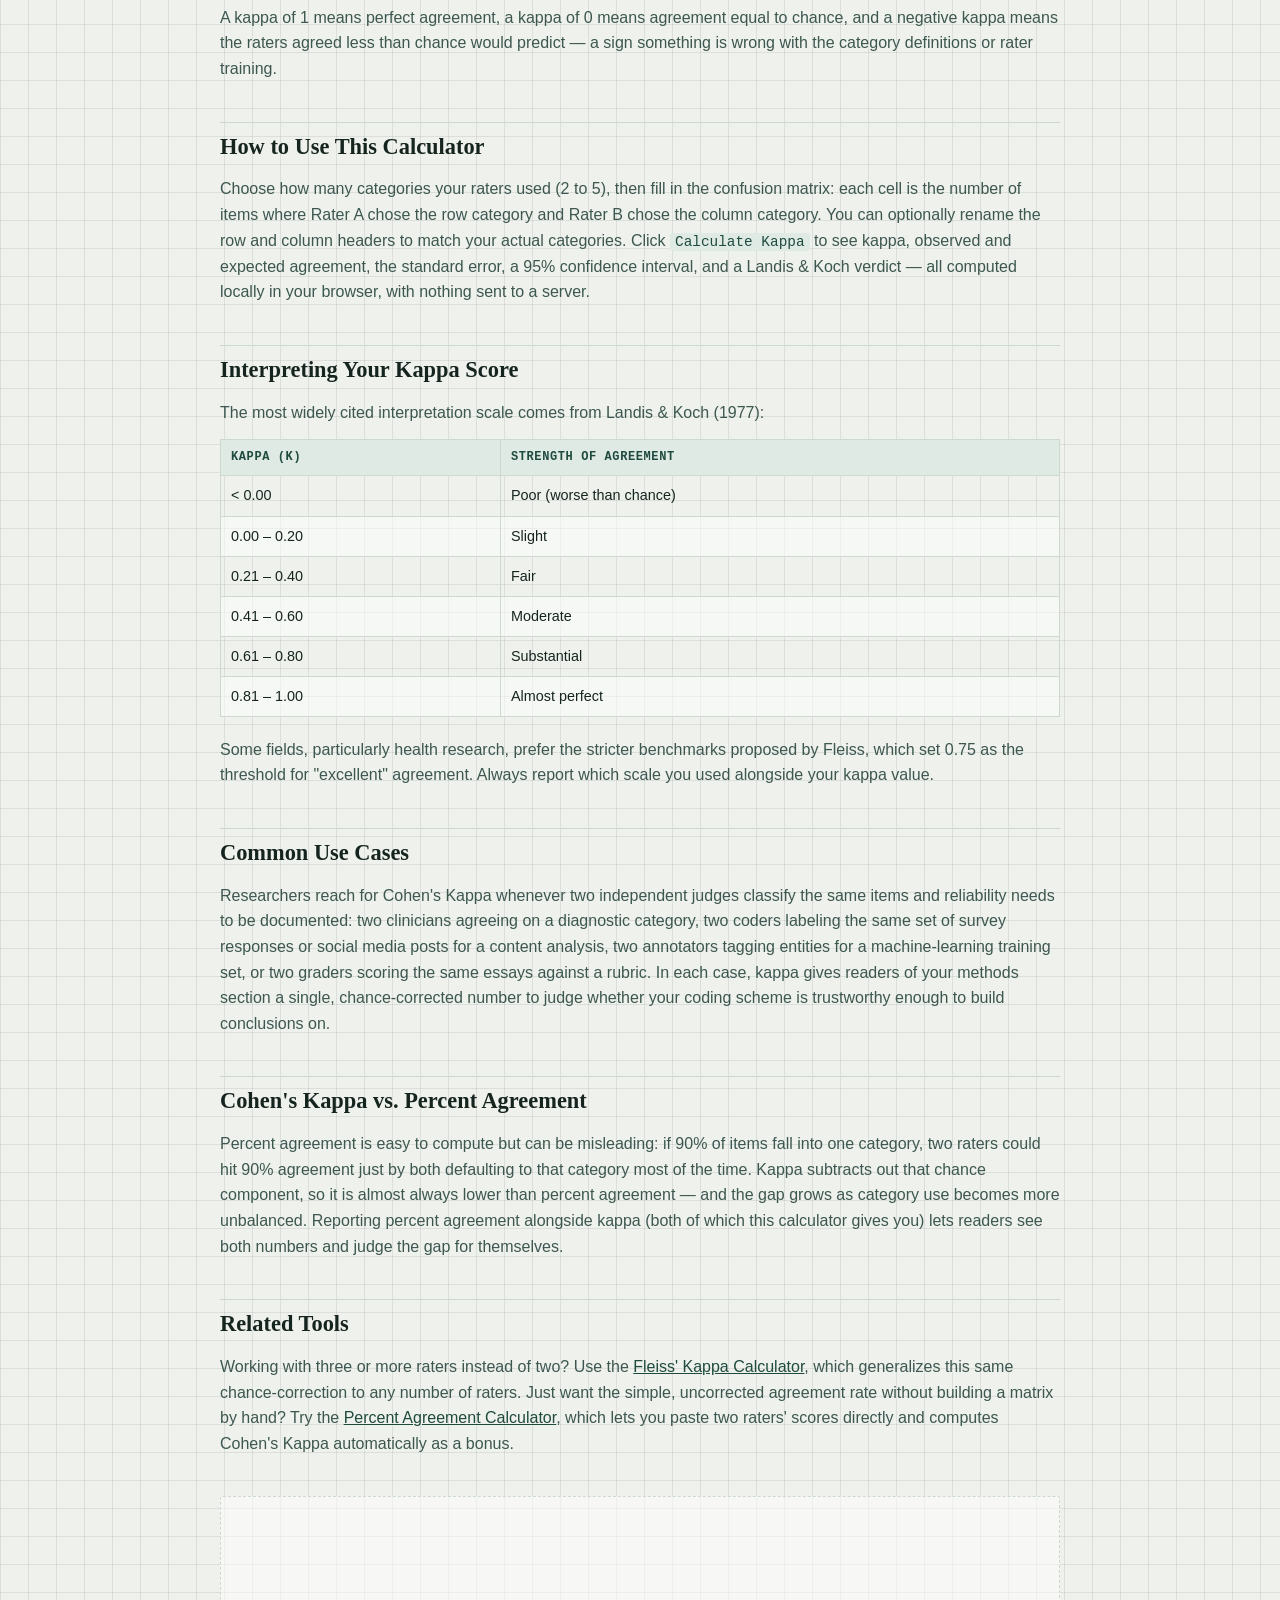
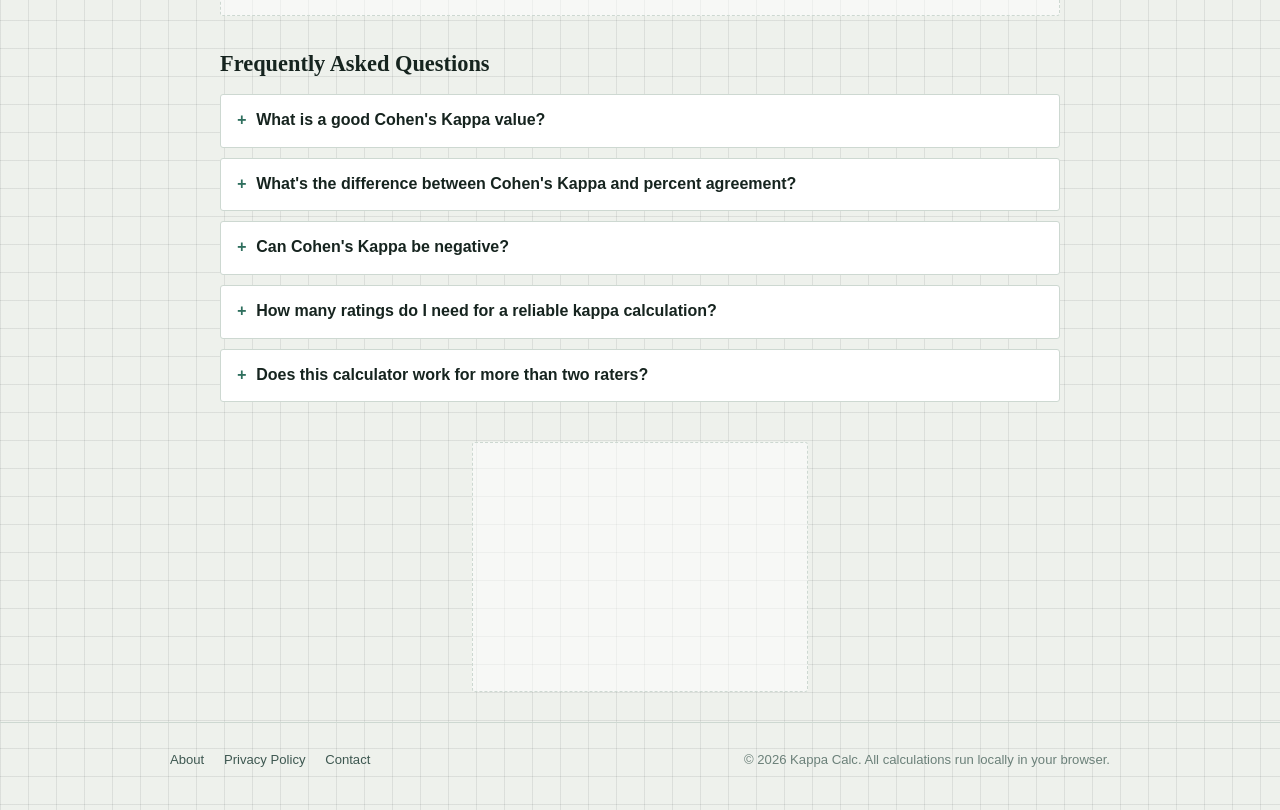
==== commit fc1f94f3: "Add files via upload" ====
--- a/index.html
+++ b/index.html
@@ -6,14 +6,15 @@
 <title>Cohen's Kappa Calculator — Free Inter-Rater Reliability Tool (2–5 Raters, Any Categories)</title>
 <meta name="description" content="Calculate Cohen's Kappa instantly from your confusion matrix. Free inter-rater reliability calculator with observed/expected agreement, standard error, 95% CI, and Landis & Koch interpretation — no signup, runs entirely in your browser." />
 <meta name="keywords" content="cohen's kappa calculator, inter-rater reliability calculator, kappa statistic calculator, interrater agreement calculator, observed agreement calculator, kappa coefficient online" />
-<link rel="canonical" href="https://kappacalc.app/" />
+<link rel="canonical" href="https://cohen-s-kappa.vercel.app/" />
 <meta name="robots" content="index, follow" />
+<meta name="google-site-verification" content="9bSXV0oYwCNz4T_QT4-FbvCW3bJShIEgX8HZMbep9Co" />
 
 <!-- Open Graph / Social -->
 <meta property="og:type" content="website" />
 <meta property="og:title" content="Cohen's Kappa Calculator — Free Inter-Rater Reliability Tool" />
 <meta property="og:description" content="Paste in your confusion matrix and get Cohen's Kappa, standard error, 95% confidence interval, and a plain-English reliability verdict — instantly, in your browser." />
-<meta property="og:url" content="https://kappacalc.app/" />
+<meta property="og:url" content="https://cohen-s-kappa.vercel.app/" />
 <meta property="og:site_name" content="Kappa Calc" />
 <meta name="twitter:card" content="summary" />
 <meta name="twitter:title" content="Cohen's Kappa Calculator — Free Inter-Rater Reliability Tool" />
@@ -29,7 +30,7 @@
   "@context": "https://schema.org",
   "@type": "WebApplication",
   "name": "Cohen's Kappa Calculator",
-  "url": "https://kappacalc.app/",
+  "url": "https://cohen-s-kappa.vercel.app/",
   "applicationCategory": "UtilitiesApplication",
   "operatingSystem": "Any (browser-based)",
   "offers": { "@type": "Offer", "price": "0", "priceCurrency": "USD" },
@@ -93,7 +94,8 @@
     <a href="/" class="wordmark"><span class="kap">κ</span> Kappa Calc <small>INTER-RATER RELIABILITY</small></a>
     <nav>
       <a href="#calculator">Calculator</a>
-      <a href="#guide">Guide</a>
+      <a href="/fleiss-kappa.html">Fleiss' Kappa</a>
+      <a href="/percent-agreement.html">Percent Agreement</a>
       <a href="#faq">FAQ</a>
     </nav>
   </div>
@@ -252,6 +254,16 @@
       percent agreement alongside kappa (both of which this calculator gives you) lets readers
       see both numbers and judge the gap for themselves.
     </p>
+
+    <h2>Related Tools</h2>
+    <p>
+      Working with three or more raters instead of two? Use the
+      <a href="/fleiss-kappa.html">Fleiss' Kappa Calculator</a>, which generalizes this same
+      chance-correction to any number of raters. Just want the simple, uncorrected agreement
+      rate without building a matrix by hand? Try the
+      <a href="/percent-agreement.html">Percent Agreement Calculator</a>, which lets you paste
+      two raters' scores directly and computes Cohen's Kappa automatically as a bonus.
+    </p>
   </article>
 
   <div class="ad-slot ad-infeed" aria-hidden="false">
@@ -297,7 +309,7 @@
     <details class="faq">
       <summary>Does this calculator work for more than two raters?</summary>
       <p>No — Cohen's Kappa is defined for exactly two raters. For three or more raters, you need
-      Fleiss' Kappa, which generalizes the same chance-correction idea to any number of coders.</p>
+      <a href="/fleiss-kappa.html">Fleiss' Kappa</a>, which generalizes the same chance-correction idea to any number of coders.</p>
     </details>
   </article>
 
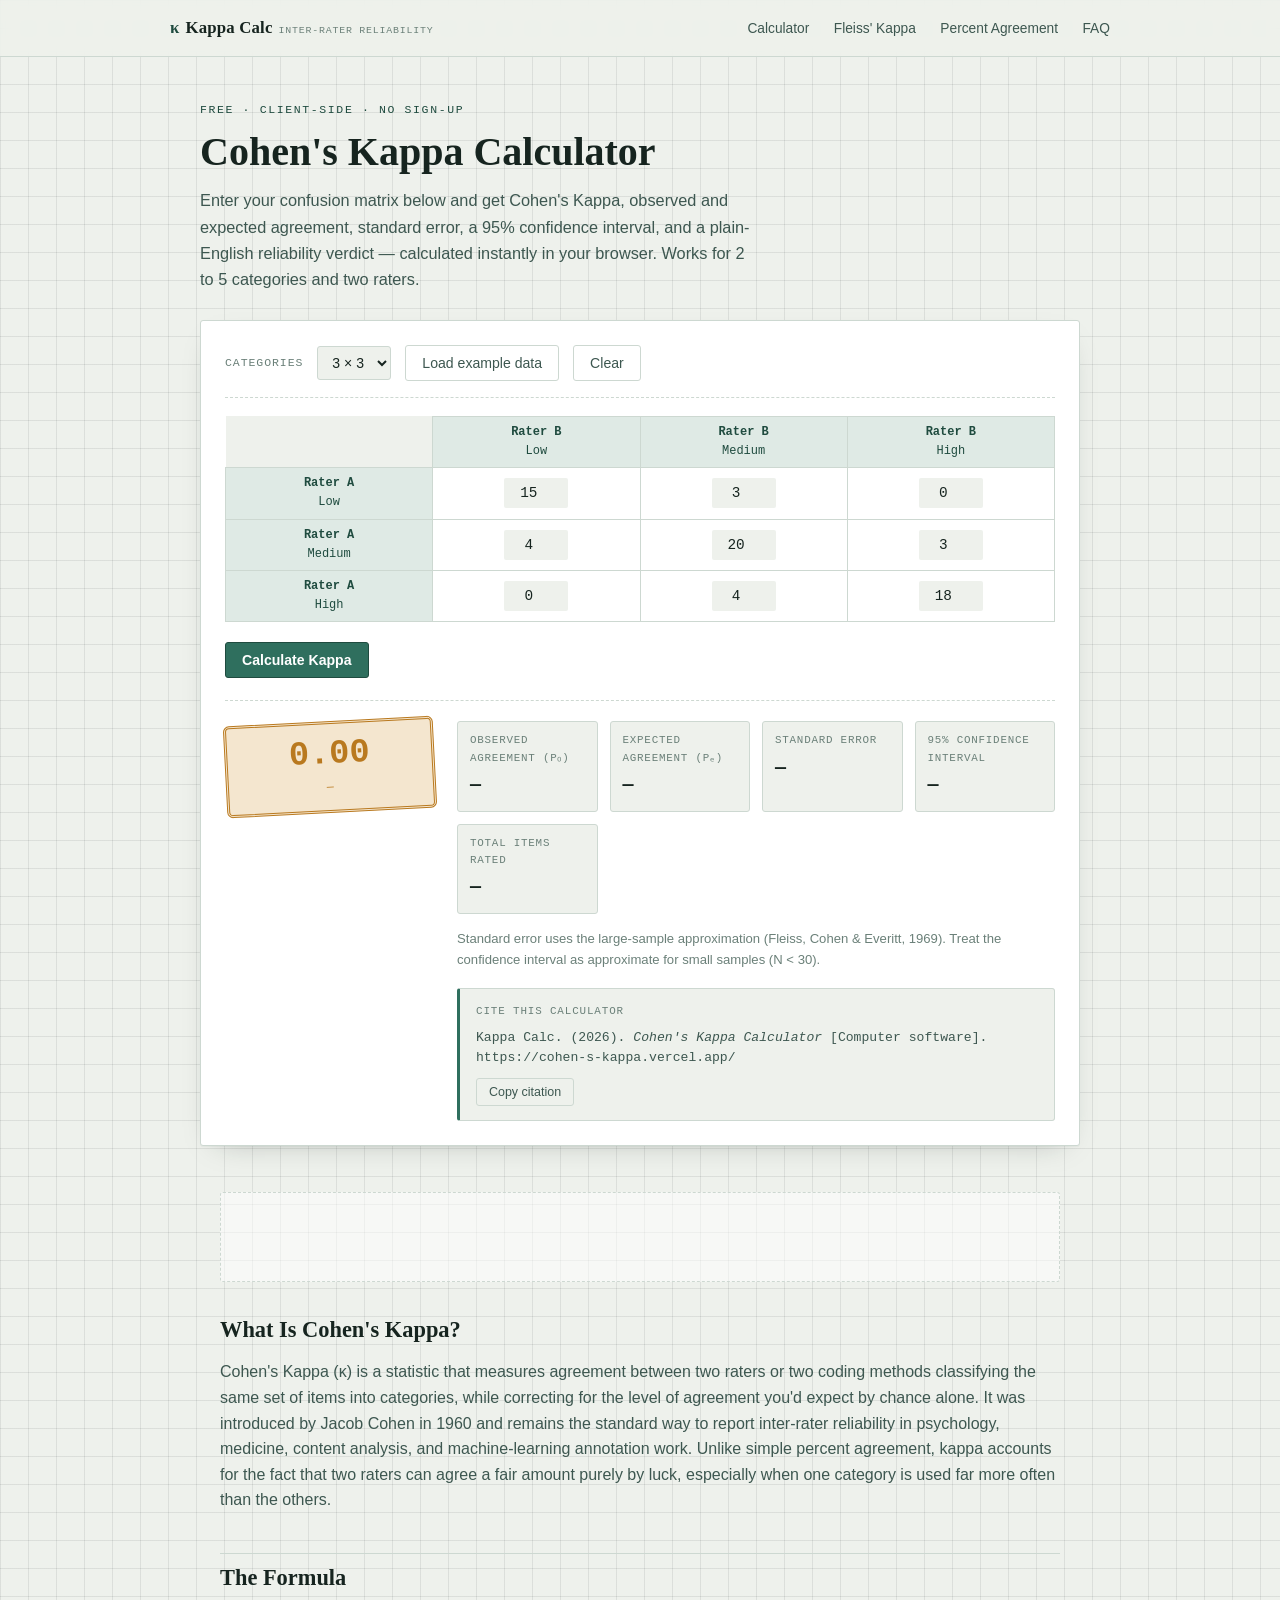
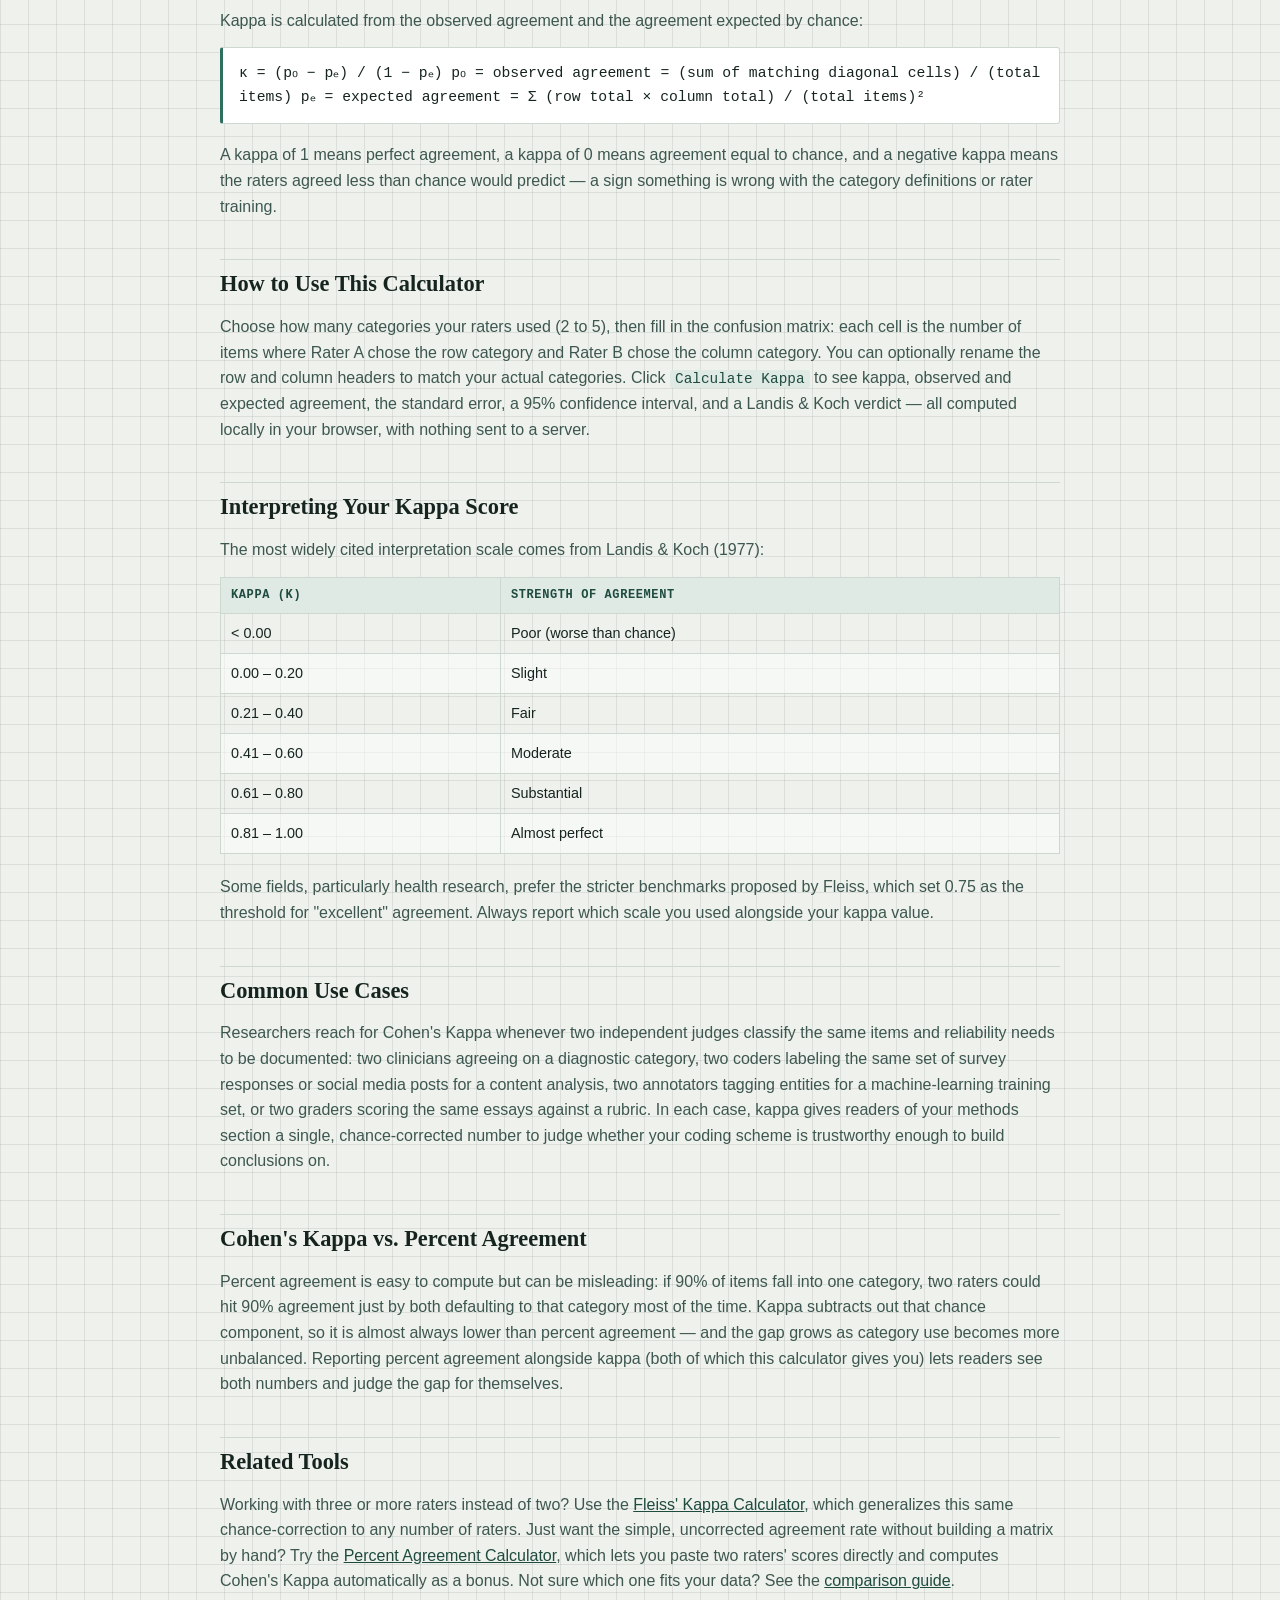
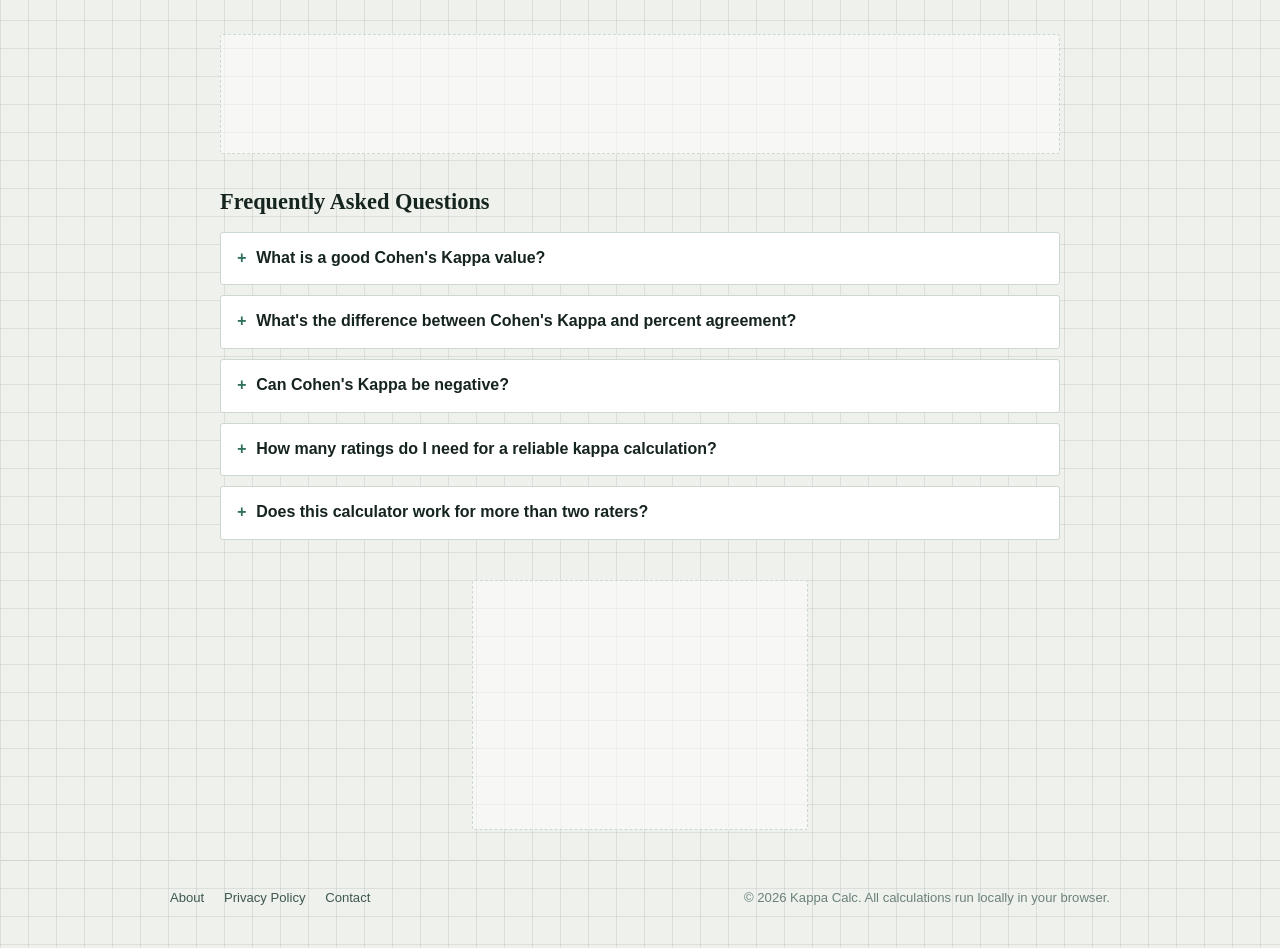
==== commit 60aed39b: "Add files via upload" ====
--- a/index.html
+++ b/index.html
@@ -163,6 +163,11 @@
             </div>
           </div>
           <p class="calc-note">Standard error uses the large-sample approximation (Fleiss, Cohen & Everitt, 1969). Treat the confidence interval as approximate for small samples (N &lt; 30).</p>
+          <div class="cite-box">
+            <div class="cite-label">Cite this calculator</div>
+            <p class="cite-text" id="citeText">Kappa Calc. (2026). <em>Cohen's Kappa Calculator</em> [Computer software]. https://cohen-s-kappa.vercel.app/</p>
+            <button type="button" id="copyCite" class="btn ghost">Copy citation</button>
+          </div>
         </div>
       </div>
     </div>
@@ -262,7 +267,8 @@
       chance-correction to any number of raters. Just want the simple, uncorrected agreement
       rate without building a matrix by hand? Try the
       <a href="/percent-agreement.html">Percent Agreement Calculator</a>, which lets you paste
-      two raters' scores directly and computes Cohen's Kappa automatically as a bonus.
+      two raters' scores directly and computes Cohen's Kappa automatically as a bonus. Not sure
+      which one fits your data? See the <a href="/compare.html">comparison guide</a>.
     </p>
   </article>
 
@@ -475,6 +481,17 @@
     buildTable(parseInt(sizeSelect.value, 10));
   });
 
+  var copyCiteBtn = document.getElementById('copyCite');
+  if (copyCiteBtn) {
+    copyCiteBtn.addEventListener('click', function () {
+      var text = document.getElementById('citeText').textContent;
+      navigator.clipboard.writeText(text).then(function () {
+        copyCiteBtn.textContent = 'Copied!';
+        setTimeout(function () { copyCiteBtn.textContent = 'Copy citation'; }, 1800);
+      });
+    });
+  }
+
   // init
   buildTable(3, EXAMPLES[3]);
 })();
--- a/styles.css
+++ b/styles.css
@@ -316,6 +316,34 @@
   margin-top: 14px;
 }
 
+.cite-box {
+  margin-top: 18px;
+  padding: 14px 16px;
+  background: var(--paper);
+  border: 1px solid var(--border);
+  border-left: 3px solid var(--accent);
+  border-radius: var(--radius);
+}
+.cite-box .cite-label {
+  font-family: var(--font-mono);
+  font-size: 0.68rem;
+  text-transform: uppercase;
+  letter-spacing: 0.08em;
+  color: var(--ink-faint);
+  margin-bottom: 8px;
+}
+.cite-box .cite-text {
+  font-family: var(--font-mono);
+  font-size: 0.82rem;
+  color: var(--ink-soft);
+  line-height: 1.5;
+  margin: 0 0 10px;
+}
+.cite-box .btn.ghost {
+  font-size: 0.78rem;
+  padding: 6px 12px;
+}
+
 /* ---------- Ad slots ---------- */
 .ad-slot {
   max-width: var(--max-w);
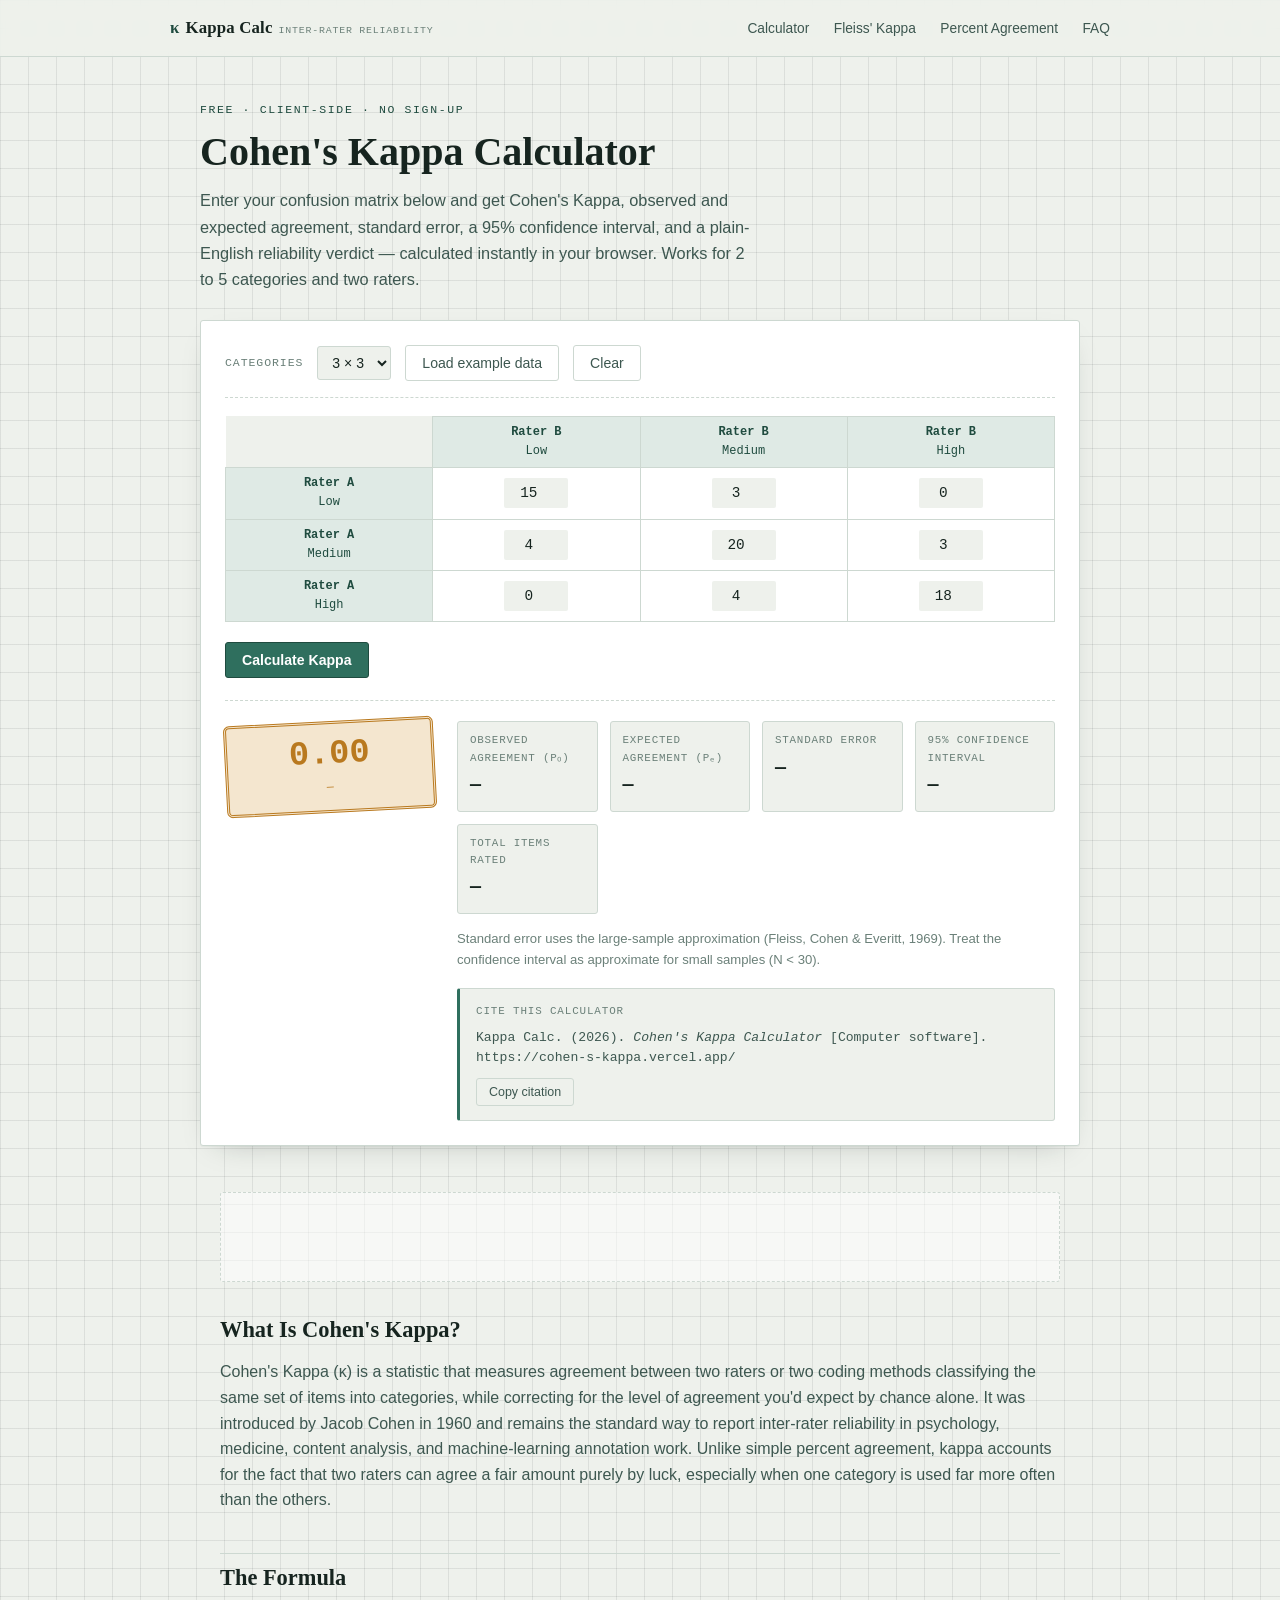
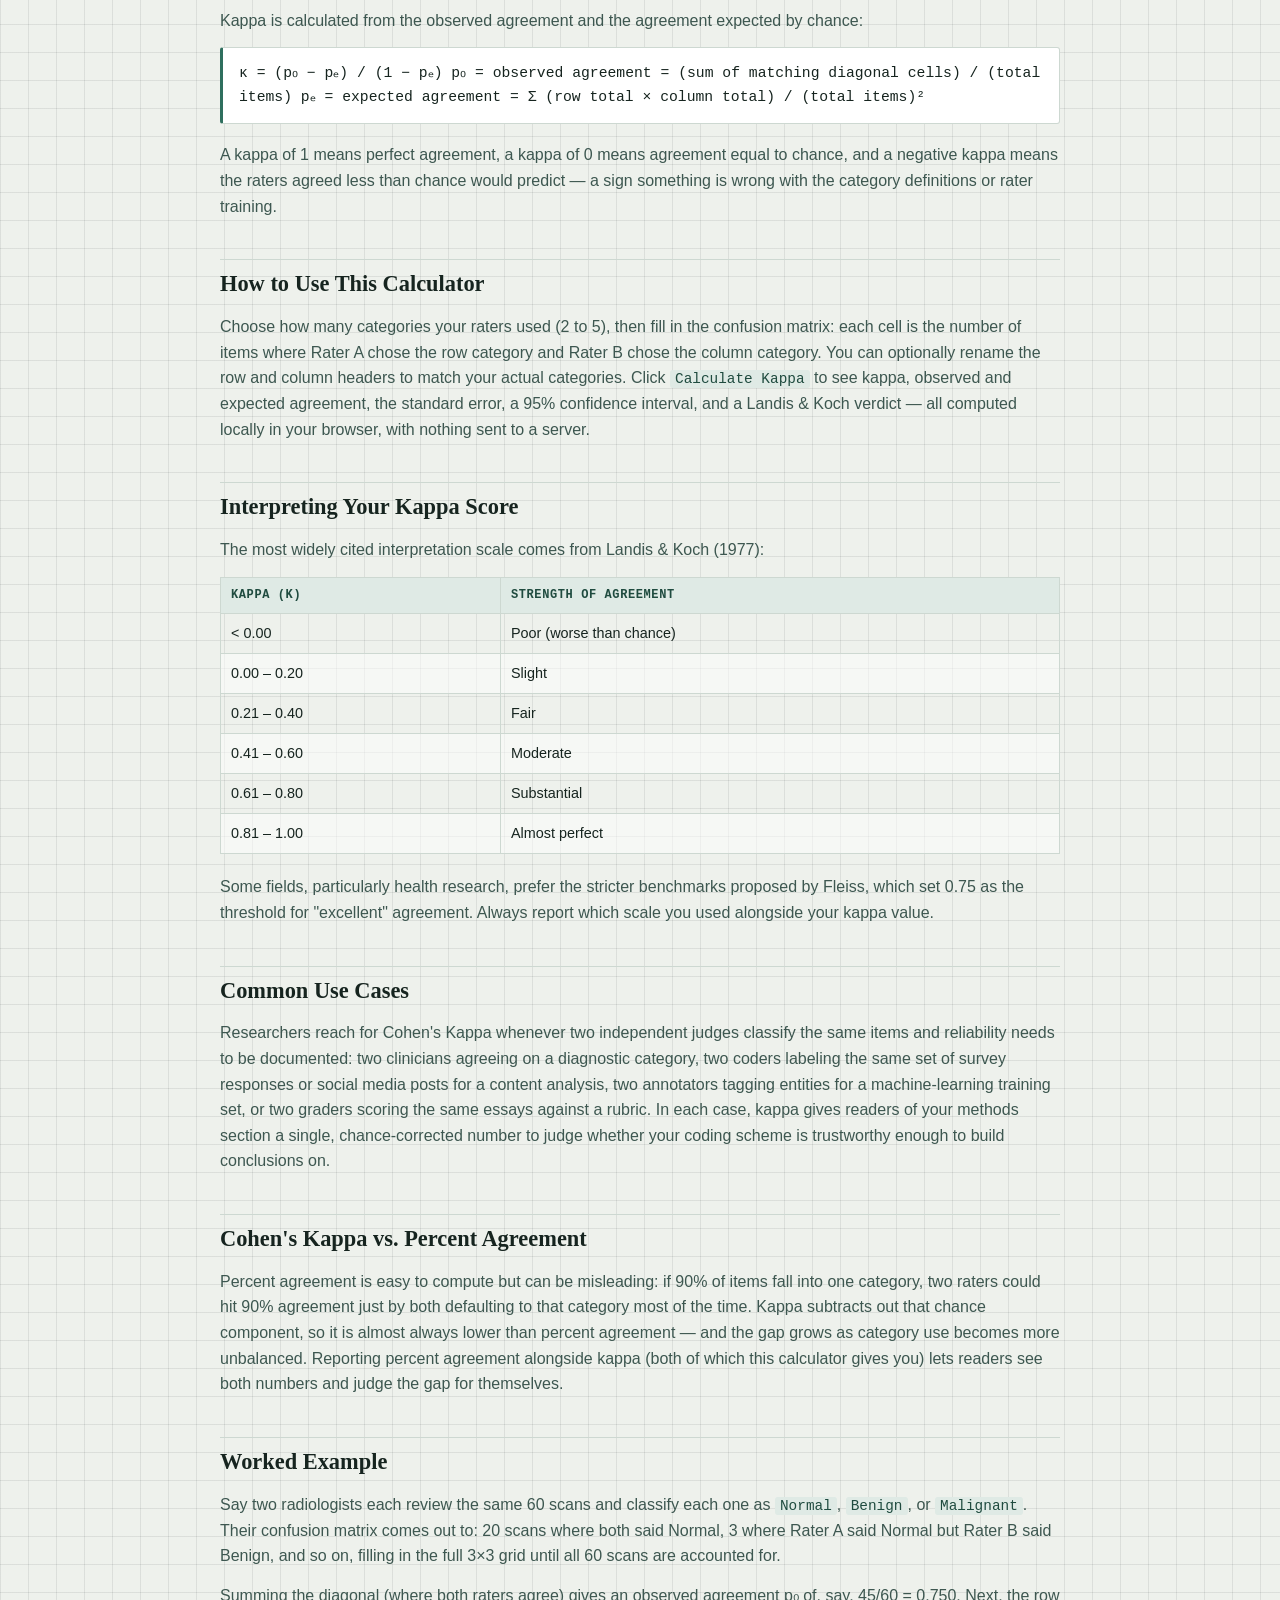
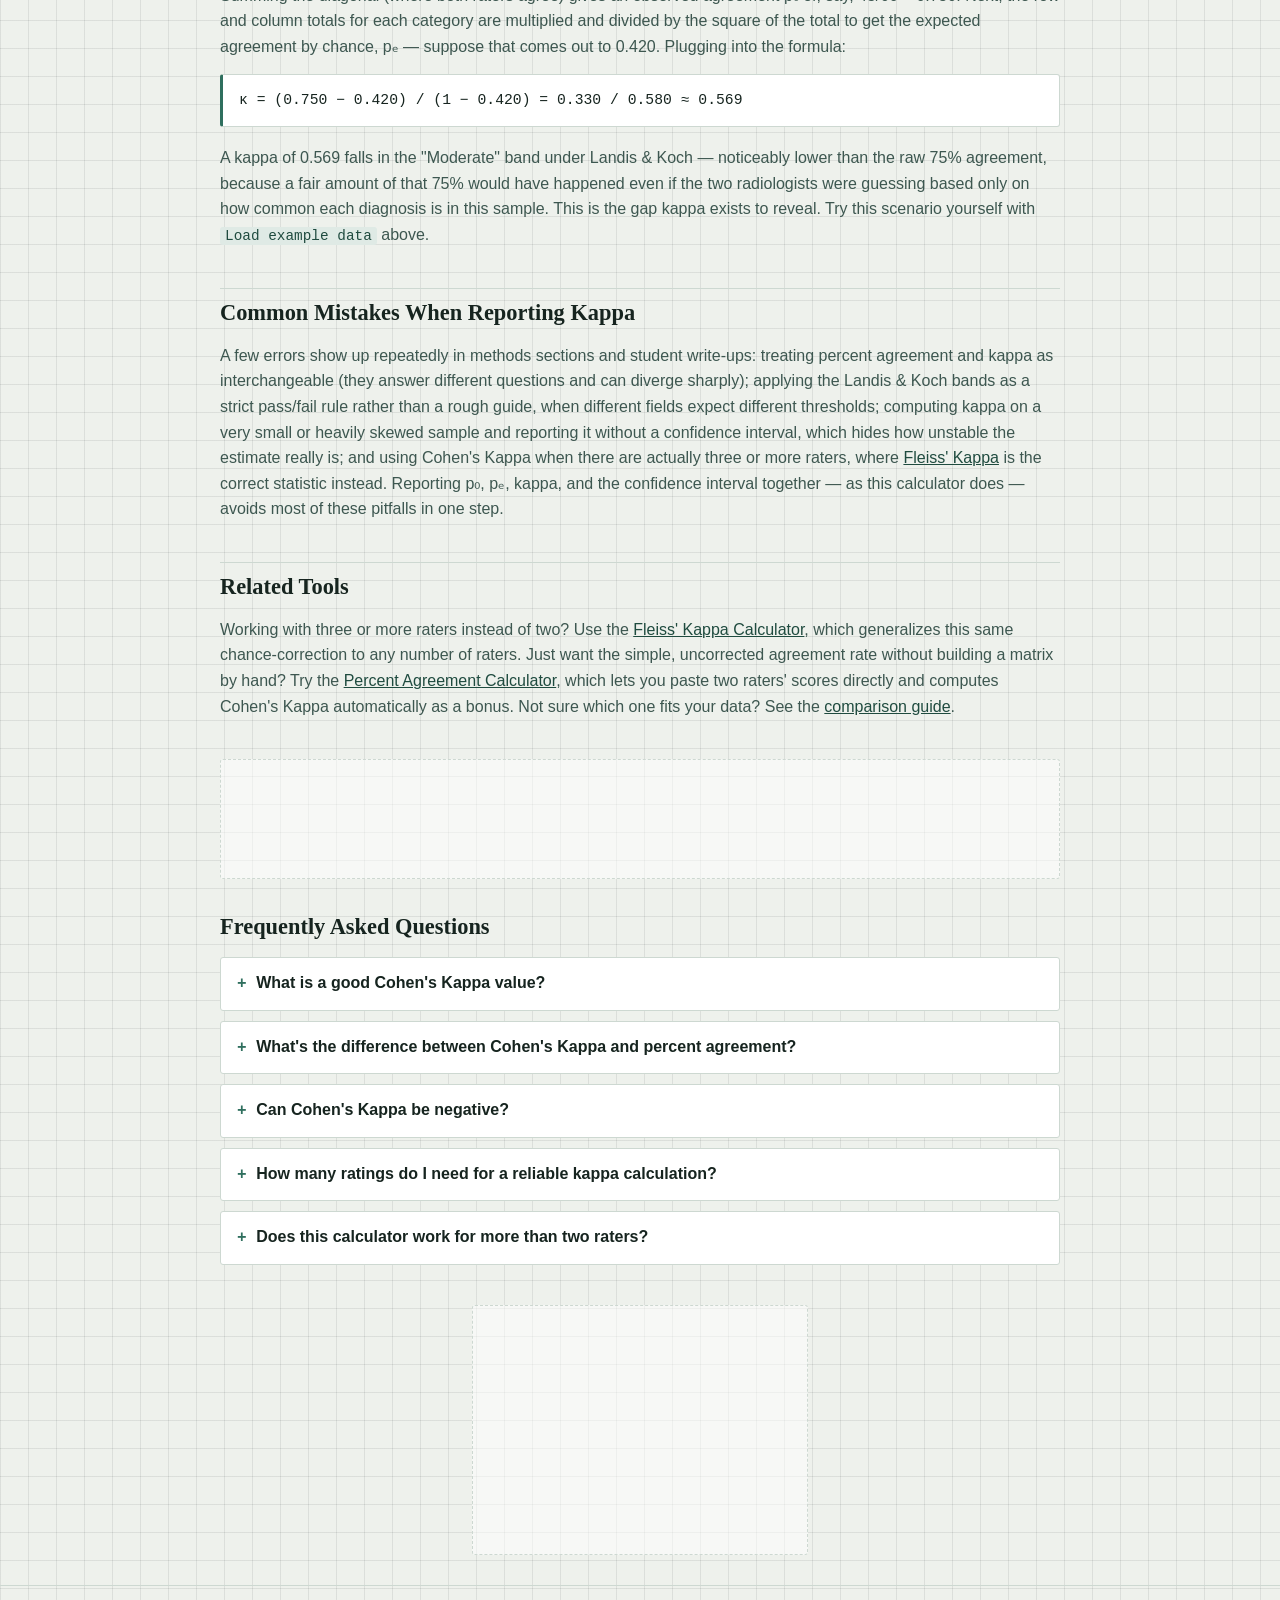
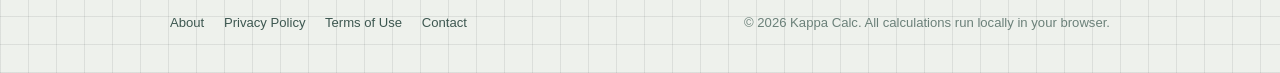
==== commit 18aba224: "Add files via upload" ====
--- a/index.html
+++ b/index.html
@@ -16,9 +16,13 @@
 <meta property="og:description" content="Paste in your confusion matrix and get Cohen's Kappa, standard error, 95% confidence interval, and a plain-English reliability verdict — instantly, in your browser." />
 <meta property="og:url" content="https://cohen-s-kappa.vercel.app/" />
 <meta property="og:site_name" content="Kappa Calc" />
-<meta name="twitter:card" content="summary" />
+<meta property="og:image" content="https://cohen-s-kappa.vercel.app/og-image.png" />
+<meta property="og:image:width" content="1200" />
+<meta property="og:image:height" content="630" />
+<meta name="twitter:card" content="summary_large_image" />
 <meta name="twitter:title" content="Cohen's Kappa Calculator — Free Inter-Rater Reliability Tool" />
 <meta name="twitter:description" content="Free, instant Cohen's Kappa calculator with confidence intervals and Landis & Koch interpretation. No signup, no server round-trip." />
+<meta name="twitter:image" content="https://cohen-s-kappa.vercel.app/og-image.png" />
 
 <link rel="icon" href="data:image/svg+xml,%3Csvg xmlns='http://www.w3.org/2000/svg' viewBox='0 0 100 100'%3E%3Crect width='100' height='100' rx='16' fill='%232f6f5e'/%3E%3Ctext x='50' y='68' font-size='58' font-family='Georgia,serif' fill='%23eef1ec' text-anchor='middle'%3Eκ%3C/text%3E%3C/svg%3E" />
 <link rel="stylesheet" href="styles.css" />
@@ -260,6 +264,43 @@
       see both numbers and judge the gap for themselves.
     </p>
 
+    <h2>Worked Example</h2>
+    <p>
+      Say two radiologists each review the same 60 scans and classify each one as
+      <code>Normal</code>, <code>Benign</code>, or <code>Malignant</code>. Their confusion matrix
+      comes out to: 20 scans where both said Normal, 3 where Rater A said Normal but Rater B said
+      Benign, and so on, filling in the full 3×3 grid until all 60 scans are accounted for.
+    </p>
+    <p>
+      Summing the diagonal (where both raters agree) gives an observed agreement p₀ of, say,
+      45/60 = 0.750. Next, the row and column totals for each category are multiplied and divided
+      by the square of the total to get the expected agreement by chance, pₑ — suppose that comes
+      out to 0.420. Plugging into the formula:
+    </p>
+    <div class="formula">
+κ = (0.750 − 0.420) / (1 − 0.420) = 0.330 / 0.580 ≈ 0.569
+    </div>
+    <p>
+      A kappa of 0.569 falls in the "Moderate" band under Landis &amp; Koch — noticeably lower
+      than the raw 75% agreement, because a fair amount of that 75% would have happened even if
+      the two radiologists were guessing based only on how common each diagnosis is in this
+      sample. This is the gap kappa exists to reveal. Try this scenario yourself with
+      <code>Load example data</code> above.
+    </p>
+
+    <h2>Common Mistakes When Reporting Kappa</h2>
+    <p>
+      A few errors show up repeatedly in methods sections and student write-ups: treating percent
+      agreement and kappa as interchangeable (they answer different questions and can diverge
+      sharply); applying the Landis &amp; Koch bands as a strict pass/fail rule rather than a
+      rough guide, when different fields expect different thresholds; computing kappa on a very
+      small or heavily skewed sample and reporting it without a confidence interval, which hides
+      how unstable the estimate really is; and using Cohen's Kappa when there are actually three
+      or more raters, where <a href="/fleiss-kappa.html">Fleiss' Kappa</a> is the correct
+      statistic instead. Reporting p₀, pₑ, kappa, and the confidence interval together — as this
+      calculator does — avoids most of these pitfalls in one step.
+    </p>
+
     <h2>Related Tools</h2>
     <p>
       Working with three or more raters instead of two? Use the
@@ -334,6 +375,7 @@
     <div>
       <a href="/about.html">About</a>
       <a href="/privacy.html">Privacy Policy</a>
+      <a href="/terms.html">Terms of Use</a>
       <a href="/contact.html">Contact</a>
     </div>
     <div>&copy; <span id="year"></span> Kappa Calc. All calculations run locally in your browser.</div>
